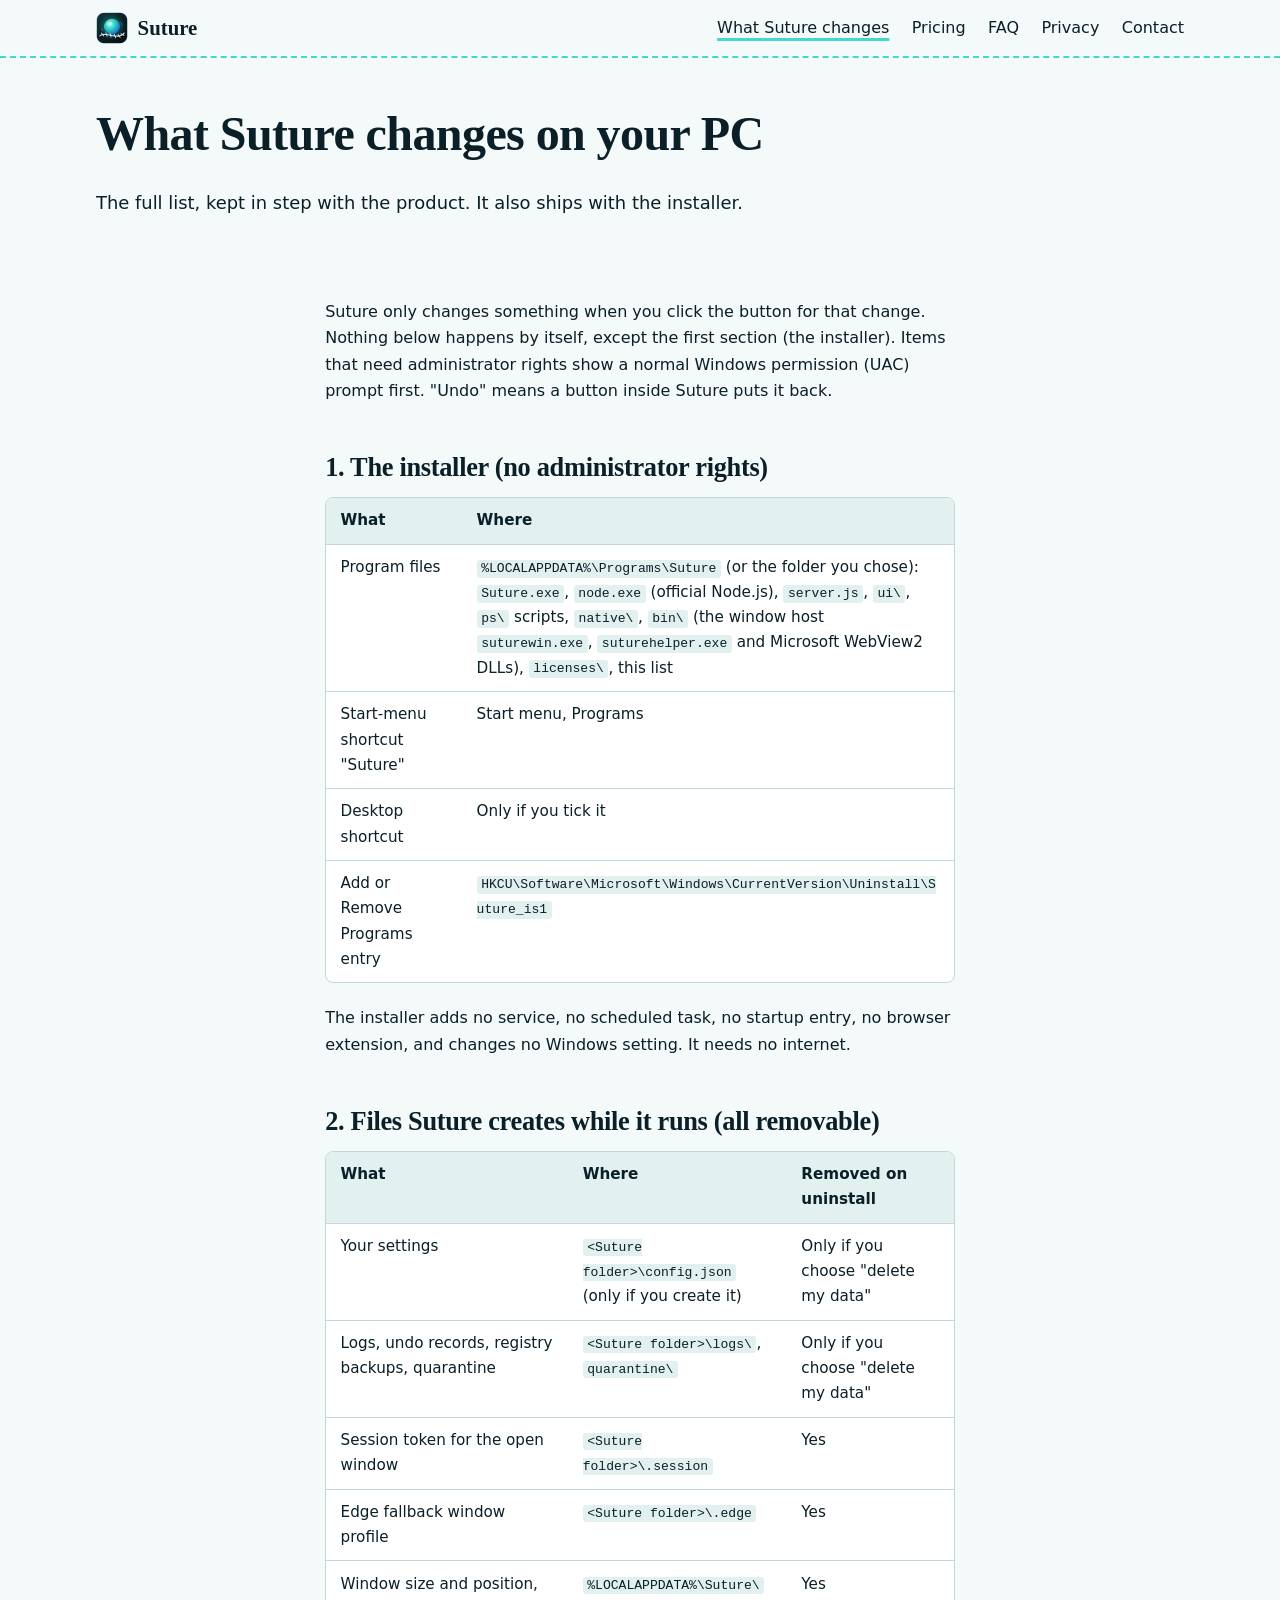
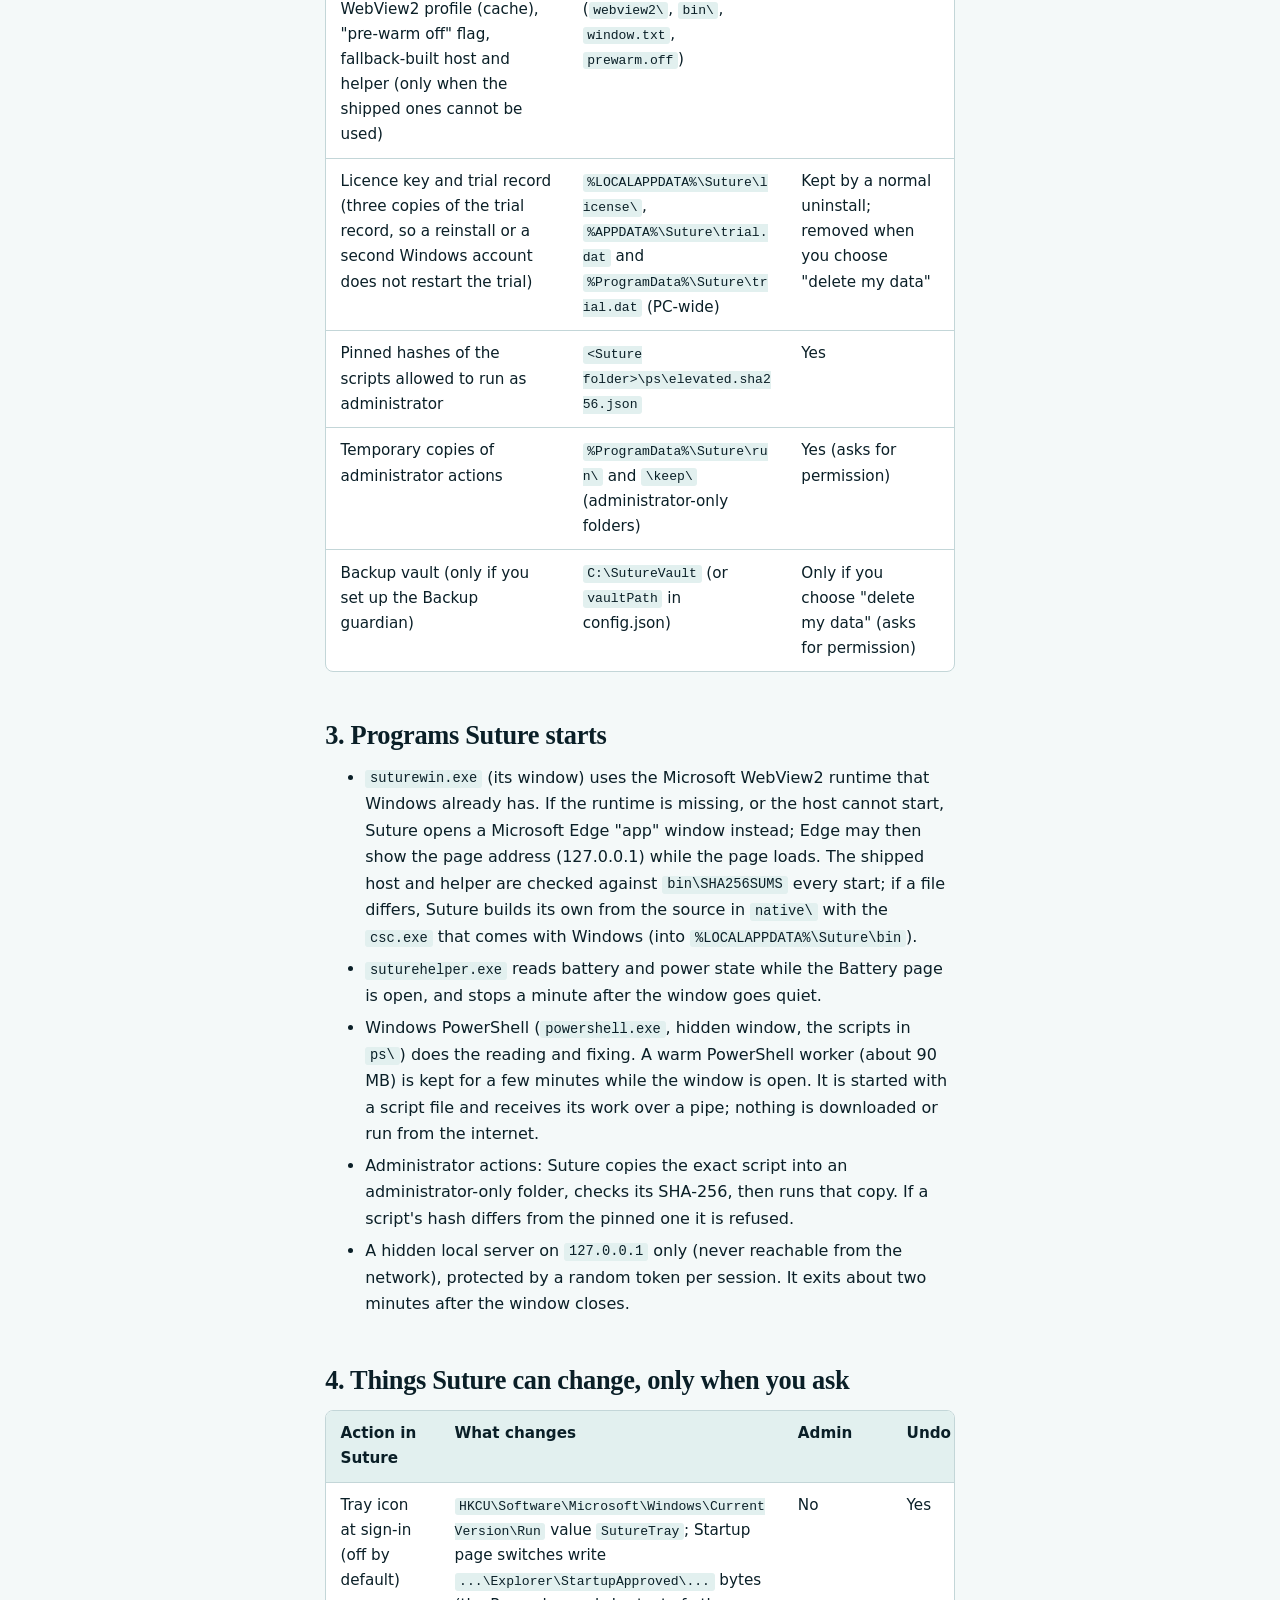
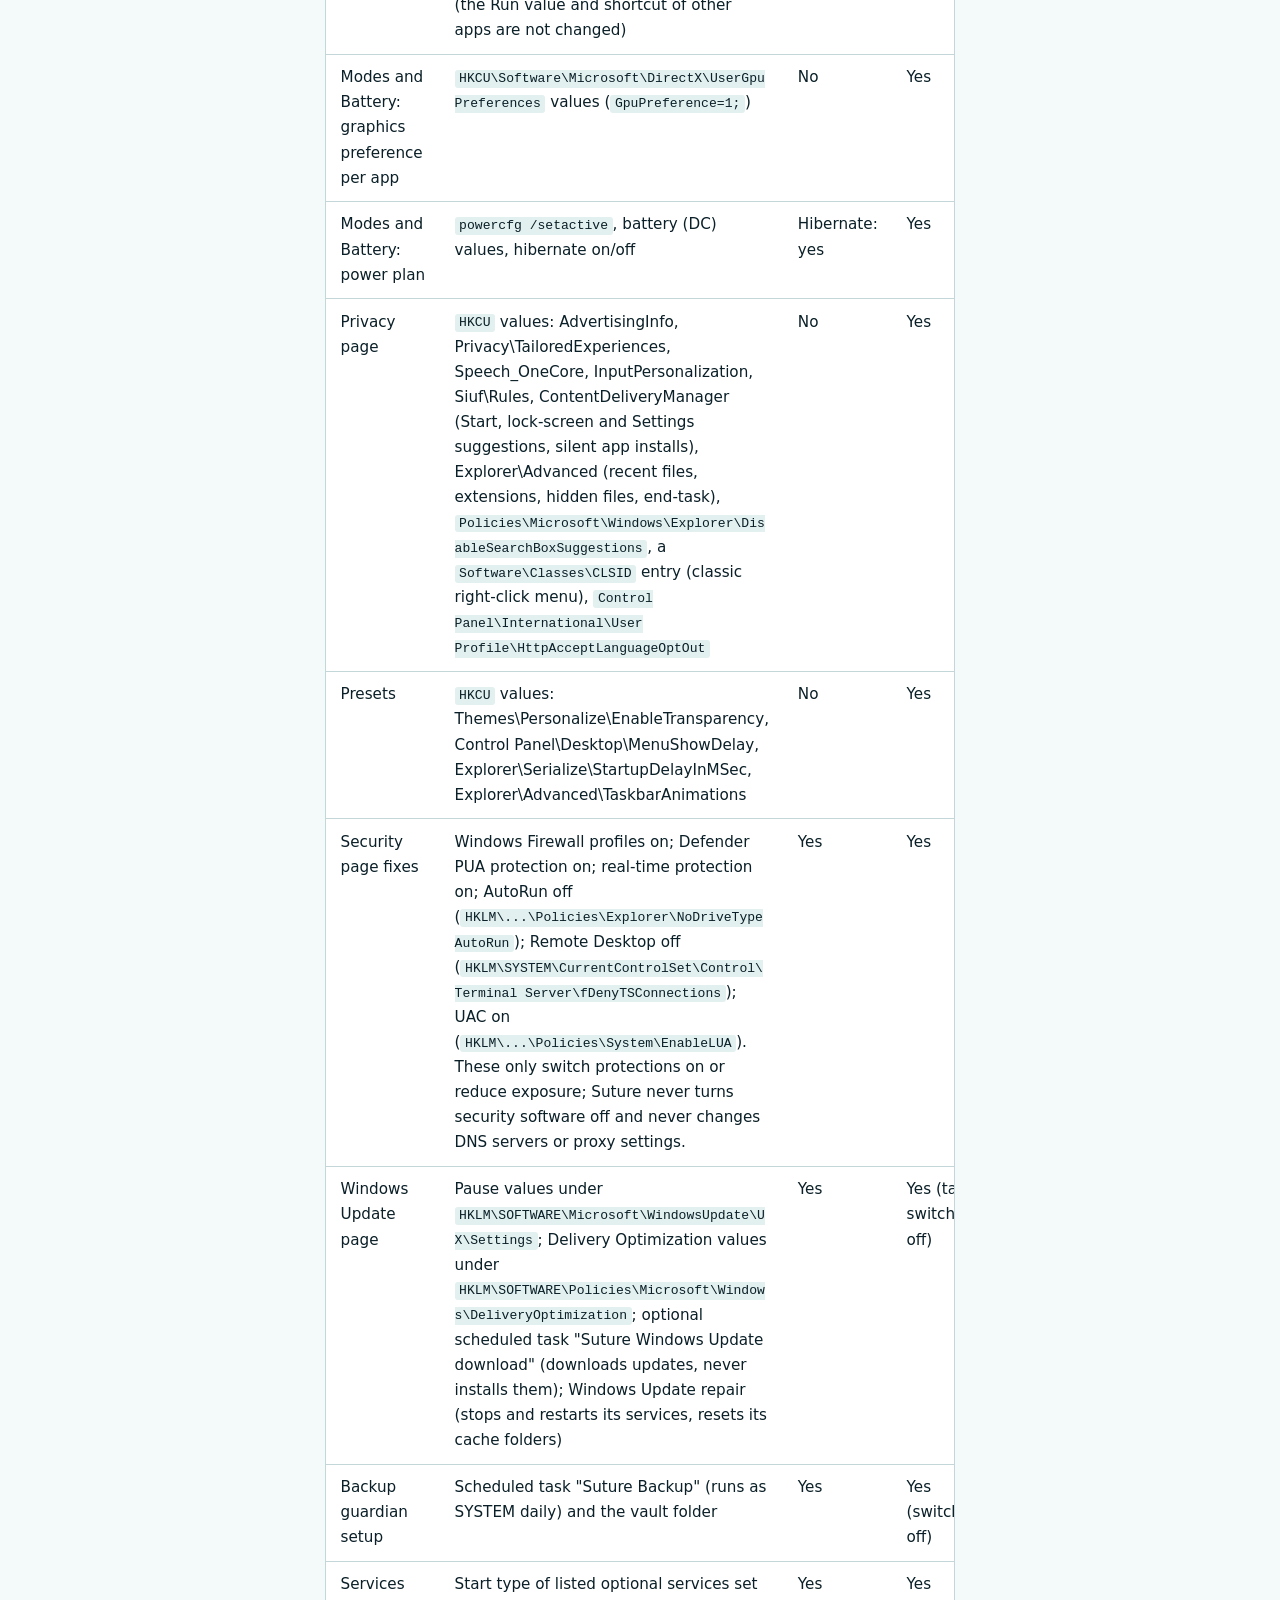
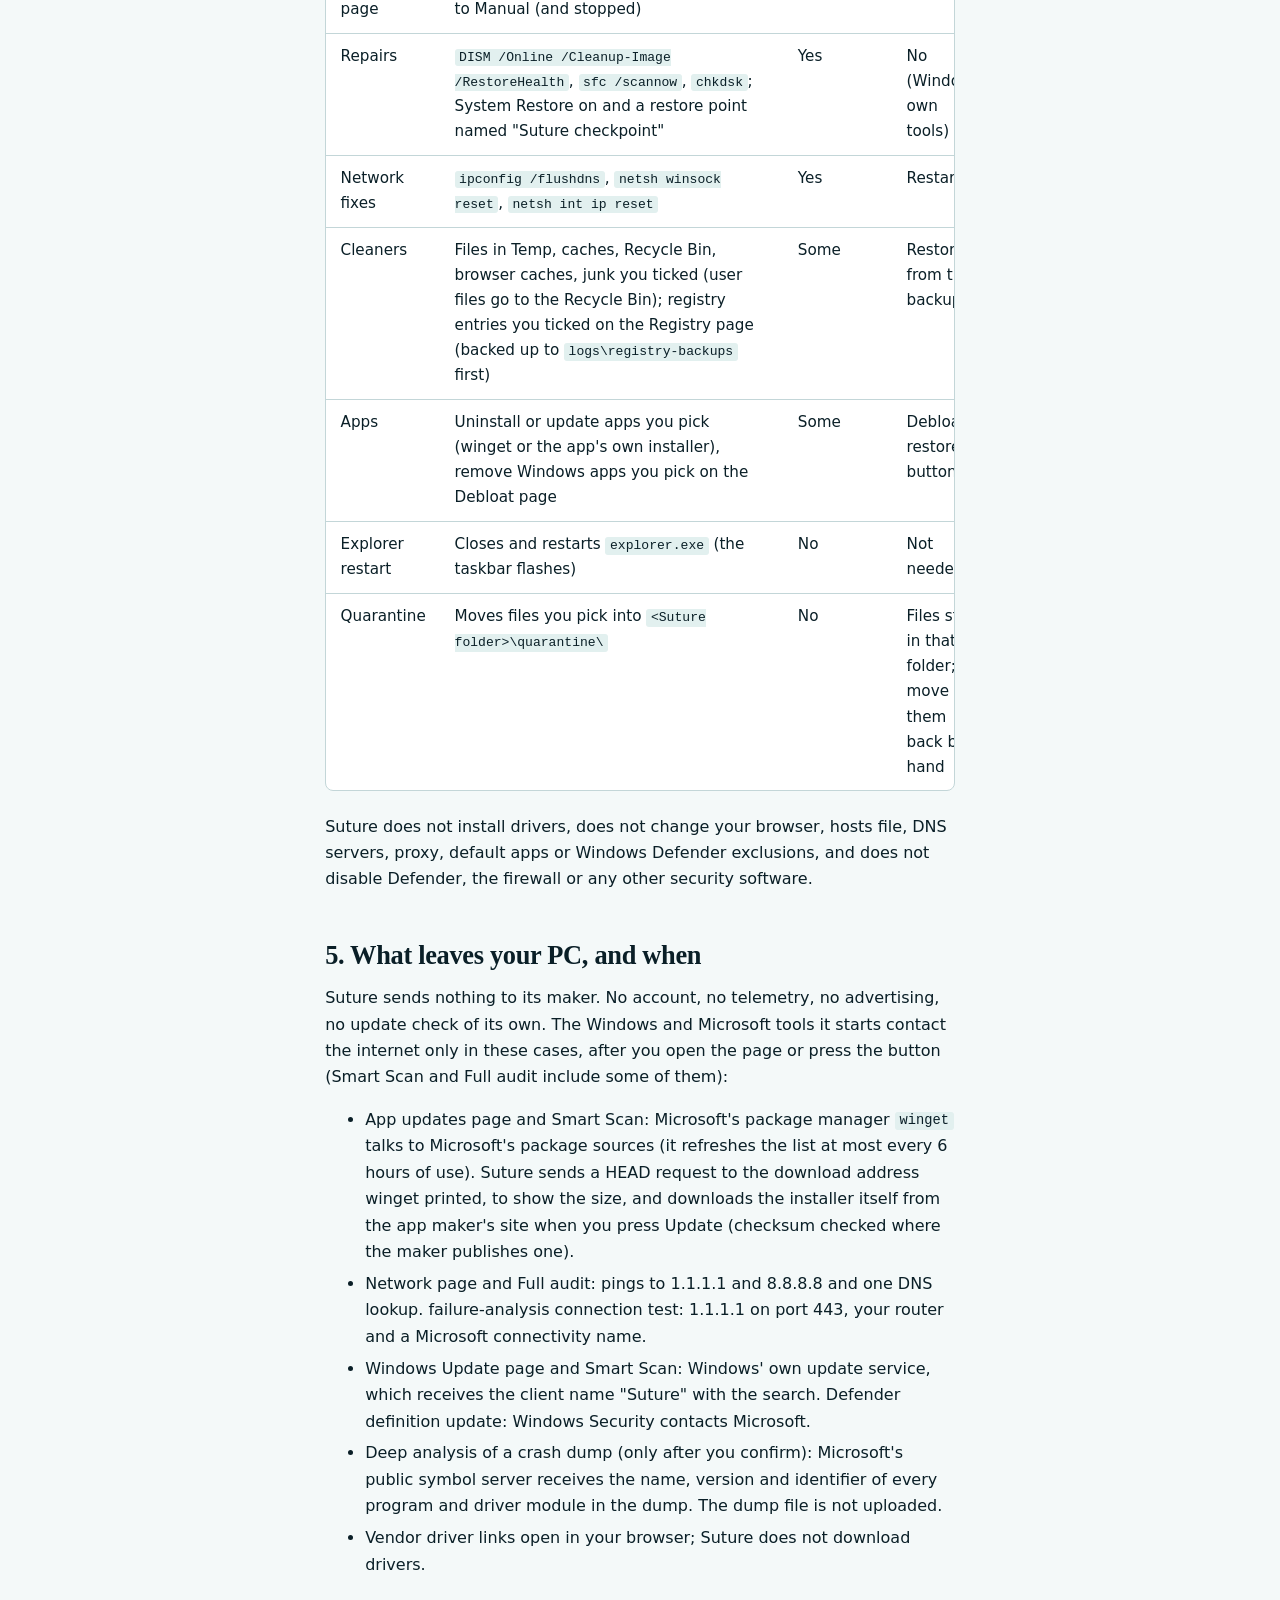
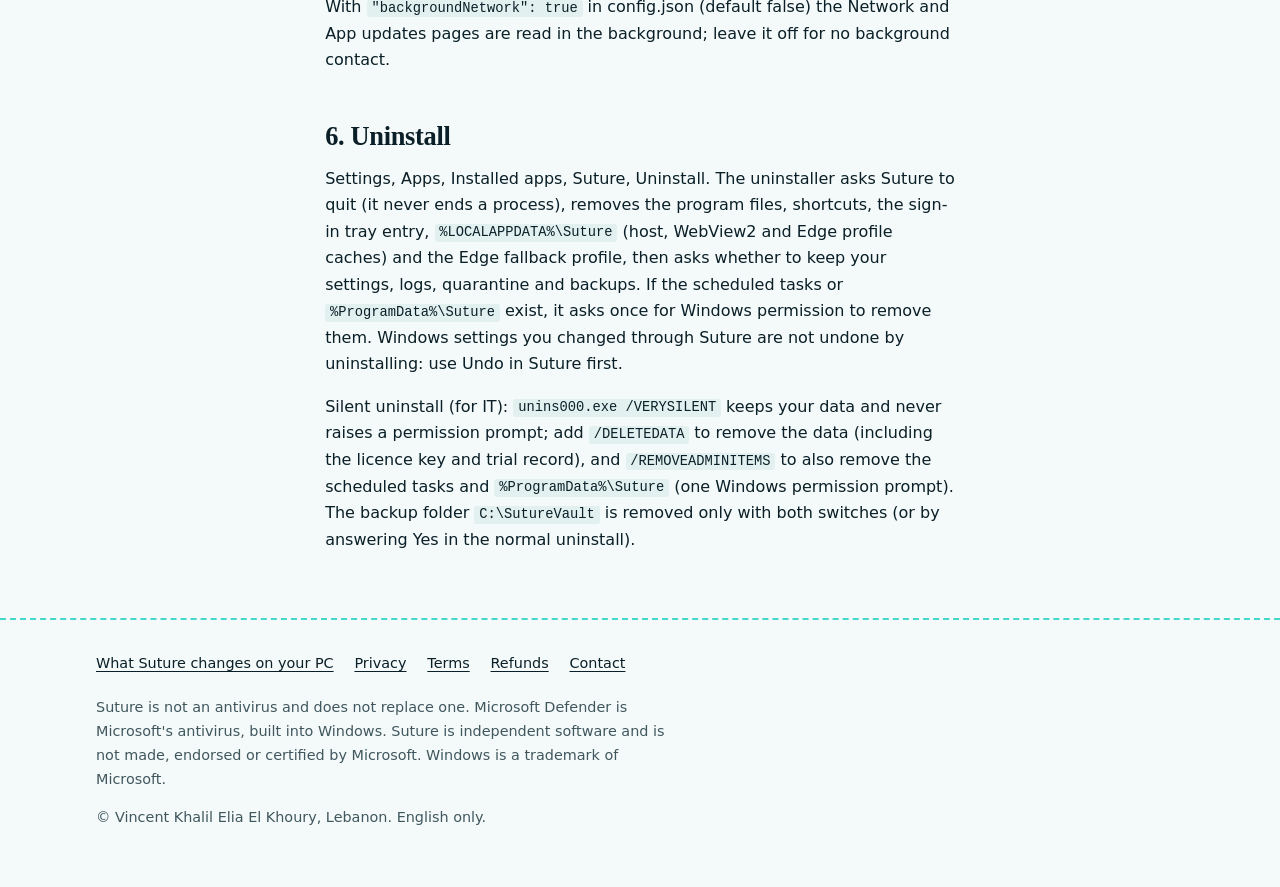
==== changes.html @ 00edf929 "Add files via upload" ====
<!doctype html>
<html lang="en">
<head>
<meta charset="utf-8">
<meta name="viewport" content="width=device-width,initial-scale=1">
<title>What Suture changes on your PC | Suture</title>
<meta name="description" content="The full list of what the Suture installer and Suture itself change on a Windows PC, when, and how to undo each change.">
<meta name="color-scheme" content="light dark">
<meta name="theme-color" content="#0a1f27">
<meta property="og:type" content="website">
<meta property="og:site_name" content="Suture">
<meta property="og:title" content="What Suture changes on your PC | Suture">
<meta property="og:description" content="The full list of what the Suture installer and Suture itself change on a Windows PC, when, and how to undo each change.">
<meta property="og:image" content="https://suture-app.github.io/suture/suture-256.png">
<meta name="twitter:card" content="summary">
<link rel="icon" href="favicon.svg" type="image/svg+xml">
<link rel="icon" href="suture-256.png" type="image/png" sizes="256x256">
<link rel="apple-touch-icon" href="suture-256.png">
<link rel="stylesheet" href="style.css">
</head>
<body>
<a class="skip" href="#main">Skip to content</a>
<header class="site"><div class="wrap">
<a class="brand" href="index.html"><img src="suture-256.png" width="32" height="32" alt="">Suture</a>
<nav class="d" aria-label="Main"><ul><li><a href="changes.html" aria-current="page">What Suture changes</a></li><li><a href="index.html#pricing">Pricing</a></li><li><a href="index.html#faq">FAQ</a></li><li><a href="privacy.html">Privacy</a></li><li><a href="contact.html">Contact</a></li></ul></nav>
<details class="m"><summary>Menu</summary><nav aria-label="Main (menu)"><ul><li><a href="changes.html" aria-current="page">What Suture changes</a></li><li><a href="index.html#pricing">Pricing</a></li><li><a href="index.html#faq">FAQ</a></li><li><a href="privacy.html">Privacy</a></li><li><a href="contact.html">Contact</a></li></ul></nav></details>
</div></header>
<main id="main" class="doc">
<div class="wrap"><div class="page-head"><h1>What Suture changes on your PC</h1><p class="lede prose">The full list, kept in step with the product. It also ships with the installer.</p></div></div><div class="wrap prose"><p>Suture only changes something when you click the button for that change. Nothing below happens by itself, except the first section (the installer). Items that need administrator rights show a normal Windows permission (UAC) prompt first. "Undo" means a button inside Suture puts it back.</p><h2>1. The installer (no administrator rights)</h2><div class="tablewrap"><table class="stack"><thead><tr><th scope="col">What</th><th scope="col">Where</th></tr></thead><tbody><tr><td data-label="What">Program files</td><td data-label="Where"><code>%LOCALAPPDATA%\Programs\Suture</code> (or the folder you chose): <code>Suture.exe</code>, <code>node.exe</code> (official Node.js), <code>server.js</code>, <code>ui\</code>, <code>ps\</code> scripts, <code>native\</code>, <code>bin\</code> (the window host <code>suturewin.exe</code>, <code>suturehelper.exe</code> and Microsoft WebView2 DLLs), <code>licenses\</code>, this list</td></tr><tr><td data-label="What">Start-menu shortcut "Suture"</td><td data-label="Where">Start menu, Programs</td></tr><tr><td data-label="What">Desktop shortcut</td><td data-label="Where">Only if you tick it</td></tr><tr><td data-label="What">Add or Remove Programs entry</td><td data-label="Where"><code>HKCU\Software\Microsoft\Windows\CurrentVersion\Uninstall\Suture_is1</code></td></tr></tbody></table></div><p>The installer adds no service, no scheduled task, no startup entry, no browser extension, and changes no Windows setting. It needs no internet.</p><h2>2. Files Suture creates while it runs (all removable)</h2><div class="tablewrap"><table class="stack"><thead><tr><th scope="col">What</th><th scope="col">Where</th><th scope="col">Removed on uninstall</th></tr></thead><tbody><tr><td data-label="What">Your settings</td><td data-label="Where"><code>&lt;Suture folder&gt;\config.json</code> (only if you create it)</td><td data-label="Removed on uninstall">Only if you choose "delete my data"</td></tr><tr><td data-label="What">Logs, undo records, registry backups, quarantine</td><td data-label="Where"><code>&lt;Suture folder&gt;\logs\</code>, <code>quarantine\</code></td><td data-label="Removed on uninstall">Only if you choose "delete my data"</td></tr><tr><td data-label="What">Session token for the open window</td><td data-label="Where"><code>&lt;Suture folder&gt;\.session</code></td><td data-label="Removed on uninstall">Yes</td></tr><tr><td data-label="What">Edge fallback window profile</td><td data-label="Where"><code>&lt;Suture folder&gt;\.edge</code></td><td data-label="Removed on uninstall">Yes</td></tr><tr><td data-label="What">Window size and position, WebView2 profile (cache), "pre-warm off" flag, fallback-built host and helper (only when the shipped ones cannot be used)</td><td data-label="Where"><code>%LOCALAPPDATA%\Suture\</code> (<code>webview2\</code>, <code>bin\</code>, <code>window.txt</code>, <code>prewarm.off</code>)</td><td data-label="Removed on uninstall">Yes</td></tr><tr><td data-label="What">Licence key and trial record (three copies of the trial record, so a reinstall or a second Windows account does not restart the trial)</td><td data-label="Where"><code>%LOCALAPPDATA%\Suture\license\</code>, <code>%APPDATA%\Suture\trial.dat</code> and <code>%ProgramData%\Suture\trial.dat</code> (PC-wide)</td><td data-label="Removed on uninstall">Kept by a normal uninstall; removed when you choose "delete my data"</td></tr><tr><td data-label="What">Pinned hashes of the scripts allowed to run as administrator</td><td data-label="Where"><code>&lt;Suture folder&gt;\ps\elevated.sha256.json</code></td><td data-label="Removed on uninstall">Yes</td></tr><tr><td data-label="What">Temporary copies of administrator actions</td><td data-label="Where"><code>%ProgramData%\Suture\run\</code> and <code>\keep\</code> (administrator-only folders)</td><td data-label="Removed on uninstall">Yes (asks for permission)</td></tr><tr><td data-label="What">Backup vault (only if you set up the Backup guardian)</td><td data-label="Where"><code>C:\SutureVault</code> (or <code>vaultPath</code> in config.json)</td><td data-label="Removed on uninstall">Only if you choose "delete my data" (asks for permission)</td></tr></tbody></table></div><h2>3. Programs Suture starts</h2><ul><li><code>suturewin.exe</code> (its window) uses the Microsoft WebView2 runtime that Windows already has. If the runtime is missing, or the host cannot start, Suture opens a Microsoft Edge "app" window instead; Edge may then show the page address (127.0.0.1) while the page loads. The shipped host and helper are checked against <code>bin\SHA256SUMS</code> every start; if a file differs, Suture builds its own from the source in <code>native\</code> with the <code>csc.exe</code> that comes with Windows (into <code>%LOCALAPPDATA%\Suture\bin</code>).</li><li><code>suturehelper.exe</code> reads battery and power state while the Battery page is open, and stops a minute after the window goes quiet.</li><li>Windows PowerShell (<code>powershell.exe</code>, hidden window, the scripts in <code>ps\</code>) does the reading and fixing. A warm PowerShell worker (about 90 MB) is kept for a few minutes while the window is open. It is started with a script file and receives its work over a pipe; nothing is downloaded or run from the internet.</li><li>Administrator actions: Suture copies the exact script into an administrator-only folder, checks its SHA-256, then runs that copy. If a script's hash differs from the pinned one it is refused.</li><li>A hidden local server on <code>127.0.0.1</code> only (never reachable from the network), protected by a random token per session. It exits about two minutes after the window closes.</li></ul><h2>4. Things Suture can change, only when you ask</h2><div class="tablewrap"><table class="stack"><thead><tr><th scope="col">Action in Suture</th><th scope="col">What changes</th><th scope="col">Admin</th><th scope="col">Undo</th></tr></thead><tbody><tr><td data-label="Action in Suture">Tray icon at sign-in (off by default)</td><td data-label="What changes"><code>HKCU\Software\Microsoft\Windows\CurrentVersion\Run</code> value <code>SutureTray</code>; Startup page switches write <code>...\Explorer\StartupApproved\...</code> bytes (the Run value and shortcut of other apps are not changed)</td><td data-label="Admin">No</td><td data-label="Undo">Yes</td></tr><tr><td data-label="Action in Suture">Modes and Battery: graphics preference per app</td><td data-label="What changes"><code>HKCU\Software\Microsoft\DirectX\UserGpuPreferences</code> values (<code>GpuPreference=1;</code>)</td><td data-label="Admin">No</td><td data-label="Undo">Yes</td></tr><tr><td data-label="Action in Suture">Modes and Battery: power plan</td><td data-label="What changes"><code>powercfg /setactive</code>, battery (DC) values, hibernate on/off</td><td data-label="Admin">Hibernate: yes</td><td data-label="Undo">Yes</td></tr><tr><td data-label="Action in Suture">Privacy page</td><td data-label="What changes"><code>HKCU</code> values: AdvertisingInfo, Privacy\TailoredExperiences, Speech_OneCore, InputPersonalization, Siuf\Rules, ContentDeliveryManager (Start, lock-screen and Settings suggestions, silent app installs), Explorer\Advanced (recent files, extensions, hidden files, end-task), <code>Policies\Microsoft\Windows\Explorer\DisableSearchBoxSuggestions</code>, a <code>Software\Classes\CLSID</code> entry (classic right-click menu), <code>Control Panel\International\User Profile\HttpAcceptLanguageOptOut</code></td><td data-label="Admin">No</td><td data-label="Undo">Yes</td></tr><tr><td data-label="Action in Suture">Presets</td><td data-label="What changes"><code>HKCU</code> values: Themes\Personalize\EnableTransparency, Control Panel\Desktop\MenuShowDelay, Explorer\Serialize\StartupDelayInMSec, Explorer\Advanced\TaskbarAnimations</td><td data-label="Admin">No</td><td data-label="Undo">Yes</td></tr><tr><td data-label="Action in Suture">Security page fixes</td><td data-label="What changes">Windows Firewall profiles on; Defender PUA protection on; real-time protection on; AutoRun off (<code>HKLM\...\Policies\Explorer\NoDriveTypeAutoRun</code>); Remote Desktop off (<code>HKLM\SYSTEM\CurrentControlSet\Control\Terminal Server\fDenyTSConnections</code>); UAC on (<code>HKLM\...\Policies\System\EnableLUA</code>). These only switch protections on or reduce exposure; Suture never turns security software off and never changes DNS servers or proxy settings.</td><td data-label="Admin">Yes</td><td data-label="Undo">Yes</td></tr><tr><td data-label="Action in Suture">Windows Update page</td><td data-label="What changes">Pause values under <code>HKLM\SOFTWARE\Microsoft\WindowsUpdate\UX\Settings</code>; Delivery Optimization values under <code>HKLM\SOFTWARE\Policies\Microsoft\Windows\DeliveryOptimization</code>; optional scheduled task "Suture Windows Update download" (downloads updates, never installs them); Windows Update repair (stops and restarts its services, resets its cache folders)</td><td data-label="Admin">Yes</td><td data-label="Undo">Yes (task: switch it off)</td></tr><tr><td data-label="Action in Suture">Backup guardian setup</td><td data-label="What changes">Scheduled task "Suture Backup" (runs as SYSTEM daily) and the vault folder</td><td data-label="Admin">Yes</td><td data-label="Undo">Yes (switch off)</td></tr><tr><td data-label="Action in Suture">Services page</td><td data-label="What changes">Start type of listed optional services set to Manual (and stopped)</td><td data-label="Admin">Yes</td><td data-label="Undo">Yes</td></tr><tr><td data-label="Action in Suture">Repairs</td><td data-label="What changes"><code>DISM /Online /Cleanup-Image /RestoreHealth</code>, <code>sfc /scannow</code>, <code>chkdsk</code>; System Restore on and a restore point named "Suture checkpoint"</td><td data-label="Admin">Yes</td><td data-label="Undo">No (Windows' own tools)</td></tr><tr><td data-label="Action in Suture">Network fixes</td><td data-label="What changes"><code>ipconfig /flushdns</code>, <code>netsh winsock reset</code>, <code>netsh int ip reset</code></td><td data-label="Admin">Yes</td><td data-label="Undo">Restart</td></tr><tr><td data-label="Action in Suture">Cleaners</td><td data-label="What changes">Files in Temp, caches, Recycle Bin, browser caches, junk you ticked (user files go to the Recycle Bin); registry entries you ticked on the Registry page (backed up to <code>logs\registry-backups</code> first)</td><td data-label="Admin">Some</td><td data-label="Undo">Restore from the backup</td></tr><tr><td data-label="Action in Suture">Apps</td><td data-label="What changes">Uninstall or update apps you pick (winget or the app's own installer), remove Windows apps you pick on the Debloat page</td><td data-label="Admin">Some</td><td data-label="Undo">Debloat: restore button</td></tr><tr><td data-label="Action in Suture">Explorer restart</td><td data-label="What changes">Closes and restarts <code>explorer.exe</code> (the taskbar flashes)</td><td data-label="Admin">No</td><td data-label="Undo">Not needed</td></tr><tr><td data-label="Action in Suture">Quarantine</td><td data-label="What changes">Moves files you pick into <code>&lt;Suture folder&gt;\quarantine\</code></td><td data-label="Admin">No</td><td data-label="Undo">Files stay in that folder; move them back by hand</td></tr></tbody></table></div><p>Suture does not install drivers, does not change your browser, hosts file, DNS servers, proxy, default apps or Windows Defender exclusions, and does not disable Defender, the firewall or any other security software.</p><h2>5. What leaves your PC, and when</h2><p>Suture sends nothing to its maker. No account, no telemetry, no advertising, no update check of its own. The Windows and Microsoft tools it starts contact the internet only in these cases, after you open the page or press the button (Smart Scan and Full audit include some of them):</p><ul><li>App updates page and Smart Scan: Microsoft's package manager <code>winget</code> talks to Microsoft's package sources (it refreshes the list at most every 6 hours of use). Suture sends a HEAD request to the download address winget printed, to show the size, and downloads the installer itself from the app maker's site when you press Update (checksum checked where the maker publishes one).</li><li>Network page and Full audit: pings to 1.1.1.1 and 8.8.8.8 and one DNS lookup. failure-analysis connection test: 1.1.1.1 on port 443, your router and a Microsoft connectivity name.</li><li>Windows Update page and Smart Scan: Windows' own update service, which receives the client name "Suture" with the search. Defender definition update: Windows Security contacts Microsoft.</li><li>Deep analysis of a crash dump (only after you confirm): Microsoft's public symbol server receives the name, version and identifier of every program and driver module in the dump. The dump file is not uploaded.</li><li>Vendor driver links open in your browser; Suture does not download drivers.</li></ul><p>With <code>"backgroundNetwork": true</code> in config.json (default false) the Network and App updates pages are read in the background; leave it off for no background contact.</p><h2>6. Uninstall</h2><p>Settings, Apps, Installed apps, Suture, Uninstall. The uninstaller asks Suture to quit (it never ends a process), removes the program files, shortcuts, the sign-in tray entry, <code>%LOCALAPPDATA%\Suture</code> (host, WebView2 and Edge profile caches) and the Edge fallback profile, then asks whether to keep your settings, logs, quarantine and backups. If the scheduled tasks or <code>%ProgramData%\Suture</code> exist, it asks once for Windows permission to remove them. Windows settings you changed through Suture are not undone by uninstalling: use Undo in Suture first.</p><p>Silent uninstall (for IT): <code>unins000.exe /VERYSILENT</code> keeps your data and never raises a permission prompt; add <code>/DELETEDATA</code> to remove the data (including the licence key and trial record), and <code>/REMOVEADMINITEMS</code> to also remove the scheduled tasks and <code>%ProgramData%\Suture</code> (one Windows permission prompt). The backup folder <code>C:\SutureVault</code> is removed only with both switches (or by answering Yes in the normal uninstall).</p></div>
</main>
<footer class="site"><div class="wrap">
<ul>
<li><a href="changes.html">What Suture changes on your PC</a></li>
<li><a href="privacy.html">Privacy</a></li>
<li><a href="terms.html">Terms</a></li>
<li><a href="refund.html">Refunds</a></li>
<li><a href="contact.html">Contact</a></li>
</ul>
<p>Suture is not an antivirus and does not replace one. Microsoft Defender is Microsoft's antivirus, built into Windows. Suture is independent software and is not made, endorsed or certified by Microsoft. Windows is a trademark of Microsoft.</p>
<p>&copy; Vincent Khalil Elia El Khoury, Lebanon. English only.</p>
</div></footer>
</body>
</html>
---- style.css ----
/* Suture site. System fonts only, no external resources. */
:root{
  --bg:#f4f9f9; --surface:#fff; --ink:#0a1f27; --muted:#40575e; --line:#c3d6d8;
  --accent:#0b6f6a; --btn:#45d6cd; --btn-ink:#0a1f27; --soft:#e2f0ef; --focus:#0a1f27;
  --deep:#0a1f27; --deep2:#12363f; --teal:#45d6cd;
  --serif:"Iowan Old Style","Palatino Linotype",Palatino,"Book Antiqua",Georgia,serif;
  --sans:system-ui,-apple-system,"Segoe UI",Roboto,"Helvetica Neue",Arial,sans-serif;
  --mono:ui-monospace,"Cascadia Mono",Consolas,Menlo,monospace;
  --hh:3.5rem;
}
@media (prefers-color-scheme:dark){
  :root{--bg:#081a21;--surface:#12363f;--ink:#eef8f8;--muted:#a9c3c7;--line:#2a525c;--accent:#45d6cd;--soft:#0e2c35;--focus:#45d6cd}
}
*{box-sizing:border-box}
html{-webkit-text-size-adjust:100%;scroll-padding-top:calc(var(--hh) + 1rem)}
body{margin:0;background:var(--bg);color:var(--ink);font:1rem/1.65 var(--sans);overflow-wrap:break-word}
img{max-width:100%;height:auto}
a{color:var(--accent);text-underline-offset:.18em}
a:hover{text-decoration-thickness:2px}
:focus-visible{outline:3px solid var(--focus);outline-offset:3px;border-radius:3px}
.skip{position:absolute;left:16px;top:-80px;background:var(--btn);color:var(--btn-ink);padding:.5rem .9rem;z-index:30;border-radius:4px}
.skip:focus{top:8px}
.wrap{max-width:70rem;margin:0 auto;padding:0 16px}
.prose{max-width:65ch}
h1,h2,h3{font-family:var(--serif);line-height:1.15;font-weight:700;margin:0 0 .55em;letter-spacing:-.012em;text-wrap:balance}
h1{font-size:clamp(2.1rem,7vw,3.9rem)}
h2{font-size:clamp(1.55rem,4.2vw,2.25rem)}
h3{font-size:1.2rem;letter-spacing:0}
p,ul,ol{margin:0 0 1em}
li{margin-bottom:.35em}
code{font-family:var(--mono);font-size:.86em;background:var(--soft);padding:.1em .35em;border-radius:3px;overflow-wrap:anywhere}
pre{background:var(--soft);border:1px solid var(--line);padding:.8rem 1rem;overflow-x:auto;font:.9rem/1.5 var(--mono);border-radius:6px}
pre code{background:none;padding:0}

/* sticky slim header */
header.site{position:sticky;top:0;z-index:20;background:var(--bg);border-bottom:2px dashed var(--teal)}
header.site .wrap{display:flex;align-items:center;gap:1rem;min-height:var(--hh)}
.brand{display:flex;align-items:center;gap:.6rem;font:700 1.3rem var(--serif);color:var(--ink);text-decoration:none;margin-right:auto}
.brand img{width:32px;height:32px;border-radius:7px}
nav.d ul{display:none;list-style:none;margin:0;padding:0;gap:1.4rem}
nav.d li{margin:0}
nav a{color:var(--ink);text-decoration:none;padding:.4rem 0;display:inline-block}
nav a:hover,nav a[aria-current]{text-decoration:underline;text-decoration-color:var(--teal);text-decoration-thickness:3px;text-underline-offset:.3em}
.m{position:relative}
.m summary{list-style:none;cursor:pointer;font-weight:700;border:2px solid var(--line);border-radius:6px;padding:.35rem .8rem;margin:0}
.m summary::-webkit-details-marker{display:none}
.m[open] summary{border-color:var(--teal)}
.m ul{position:absolute;right:0;top:calc(100% + .5rem);min-width:15rem;background:var(--surface);border:1px solid var(--line);border-radius:8px;padding:.4rem 1rem;list-style:none;margin:0;box-shadow:0 8px 24px rgba(0,0,0,.18)}
.m li{margin:0;border-bottom:1px solid var(--line)}
.m li:last-child{border:0}
.m a{display:block;padding:.65rem 0}
@media (min-width:52rem){nav.d ul{display:flex}.m{display:none}}

/* hero */
.hero{background:radial-gradient(70rem 30rem at 85% -10%,#1c5a63 0,transparent 60%),linear-gradient(160deg,var(--deep2),var(--deep));color:#eef8f8;padding:clamp(2rem,6vw,4.5rem) 0 clamp(2.5rem,6vw,4.5rem)}
.hero .grid{display:grid;gap:2.5rem}
@media (min-width:60rem){.hero .grid{grid-template-columns:1fr 1.05fr;align-items:center;gap:3.5rem}}
.hero h1{margin-bottom:.45em}
.mark{width:clamp(52px,14vw,72px);height:auto;aspect-ratio:1;border-radius:16px;margin-bottom:1.3rem;box-shadow:0 0 0 1px rgba(69,214,205,.4),0 10px 30px rgba(0,0,0,.4)}
.hero .lede{font-size:1.15rem;color:#cfe5e6;max-width:36rem}
.hero .small{color:#a9c3c7}
.hero a:not(.btn){color:var(--teal)}

/* buttons */
.actions{display:flex;flex-wrap:wrap;gap:1rem 1.2rem;align-items:flex-start;margin:1.6rem 0 1rem}
.btn{display:inline-block;font:700 1rem var(--sans);padding:.8rem 1.4rem;border-radius:6px;text-decoration:none;border:2px solid var(--btn);background:var(--btn);color:var(--btn-ink);transition:filter .15s,transform .15s}
.btn:hover{filter:brightness(1.08)}
.btn:active{transform:translateY(1px)}
.btn.disabled{background:transparent;color:#c4d9db;border:2px dashed #6a949d;cursor:not-allowed}
.btn.disabled:hover{filter:none}
section .btn.disabled{color:var(--muted);border-color:var(--line)}
.note{display:block;font-size:.85rem;opacity:.85;margin-top:.4rem;max-width:20rem}
.col{display:flex;flex-direction:column}

/* product mock, pure HTML/CSS */
.win{background:#0d2a32;border:1px solid #2f5b66;border-radius:10px;box-shadow:0 24px 60px rgba(0,0,0,.45);overflow:hidden;font-size:.9rem;color:#e6f3f3;text-align:left}
.win .bar{display:flex;align-items:center;gap:.5rem;background:#0a1f27;padding:.5rem .8rem;font-size:.8rem;color:#a9c3c7}
.win .bar i{width:9px;height:9px;border-radius:50%;background:#2f5b66;display:inline-block}
.win .bar b{margin-left:.4rem;color:#e6f3f3}
.win .body{padding:1rem}
.win h2{font:700 1rem var(--sans);margin:0 0 .15rem;letter-spacing:0;color:#fff}
.win .sub{color:#a9c3c7;font-size:.8rem;margin:0 0 .8rem}
.item{display:grid;grid-template-columns:auto 1fr auto;gap:.6rem;align-items:start;padding:.6rem 0;border-top:1px solid #1f4650}
.item .dot{width:10px;height:10px;border-radius:50%;margin-top:.45rem;background:var(--teal)}
.item .dot.n{background:#e9c46a}
.item p{margin:0}
.item p+p{font-size:.8rem;color:#a9c3c7}
.item .how{font-size:.78rem;color:var(--teal);white-space:nowrap}
.panel{margin-top:.8rem;background:#12363f;border:1px solid var(--teal);border-radius:8px;padding:.8rem .9rem}
.panel h3{font:700 .9rem var(--sans);margin:0 0 .4rem;color:#fff;letter-spacing:0}
.panel dl{margin:0 0 .7rem;font-size:.82rem}
.panel dt{color:#a9c3c7;float:left;clear:left;width:5.2rem}
.panel dd{margin:0 0 .15rem 5.4rem}
.fake{display:flex;gap:.5rem}
.fake span{border:1px solid #4b7680;border-radius:5px;padding:.25rem .8rem;font-size:.82rem}
.fake .go{background:var(--teal);border-color:var(--teal);color:#0a1f27;font-weight:700}
.undo{display:flex;justify-content:space-between;align-items:center;gap:.8rem;background:#06151a;margin-top:.8rem;border-radius:6px;padding:.5rem .8rem;font-size:.82rem}
.undo b{color:var(--teal);border:1px solid var(--teal);border-radius:5px;padding:.1rem .7rem}
.caption{font-size:.8rem;color:#a9c3c7;margin:.7rem 0 0}

/* sections: a dashed thread between them, like a stitch line */
section{padding:clamp(2.2rem,5vw,3.6rem) 0;border-top:2px dashed var(--line)}
section.first{border-top:0}
.sec-head{max-width:46rem;margin-bottom:1.6rem}
.lede{font-size:1.12rem}
.small{font-size:.9rem;color:var(--muted)}
.three{display:grid;gap:1.8rem}
@media (min-width:50rem){.three{grid-template-columns:repeat(3,1fr);gap:2.2rem}}
.three>div{border-top:4px solid var(--teal);padding-top:.9rem}
.steps{padding-left:1.4rem;max-width:65ch}
.steps li{padding-left:.4rem;margin-bottom:.7em}
.statement{background:var(--surface);border:1px solid var(--line);border-left:6px solid var(--teal);border-radius:8px;padding:1rem 1.2rem;margin:0 0 1rem;max-width:48rem}
.statement p{margin:0}
.draft{background:var(--soft);border:1px dashed var(--accent);border-radius:6px;padding:.55rem .9rem;font-size:.9rem;margin:0 0 1.6rem;max-width:48rem}
.summary{background:var(--surface);border:1px solid var(--line);border-left:6px solid var(--teal);border-radius:8px;padding:1rem 1.2rem;margin:0 0 2rem;max-width:48rem}
.summary h2{font-size:1.2rem}
.summary ul{margin:0;padding-left:1.2rem}
.page-head{padding:clamp(1.8rem,5vw,3rem) 0 1rem}
.page-head h1{font-size:clamp(1.9rem,5.5vw,3rem)}
.page-head+.wrap,main.doc>.wrap{padding-bottom:3rem}
main.doc h2{margin-top:1.8em;font-size:clamp(1.3rem,3.2vw,1.65rem)}
main.doc h2:first-child{margin-top:0}

/* tables: scroll-free; become cards on small screens */
.tablewrap{margin:0 0 1.4rem;border:1px solid var(--line);border-radius:8px;background:var(--surface);overflow:hidden}
table{border-collapse:collapse;width:100%;font-size:.95rem}
th,td{text-align:left;vertical-align:top;padding:.65rem .9rem;border-bottom:1px solid var(--line)}
tr:last-child td{border-bottom:0}
th{background:var(--soft)}
caption{text-align:left;font-weight:700;padding:.7rem .9rem;caption-side:top}
@media (max-width:42rem){
  table.stack,table.stack tbody,table.stack tr,table.stack td{display:block;width:100%}
  table.stack caption{display:block;width:100%}
  table.stack thead{position:absolute;left:-9999px}
  table.stack tr{padding:.5rem 0;border-bottom:3px solid var(--teal)}
  table.stack tr:last-child{border-bottom:0}
  table.stack td{border:0;padding:.3rem .9rem}
  table.stack td::before{content:attr(data-label);display:block;font-size:.75rem;font-weight:700;color:var(--muted)}
  table.stack td:first-child{font-weight:700}
  table.stack td:first-child::before{display:none}
}
.price{display:grid;gap:1.2rem;margin:1rem 0 1.4rem}
@media (min-width:42rem){.price{grid-template-columns:1fr 1fr}}
.plan{background:var(--surface);border:1px solid var(--line);border-top:4px solid var(--teal);border-radius:8px;padding:1.2rem 1.3rem}
.plan h3{margin-bottom:.2rem}
.plan .amt{font:700 2.4rem/1.1 var(--serif);margin:0}
.plan p{margin:.3rem 0}
.facts{padding-left:1.2rem;max-width:65ch}
details.q{border-bottom:1px solid var(--line)}
details.q summary{cursor:pointer;font-weight:700;padding:.85rem 0;list-style-position:outside;margin-left:1.1rem}
details.q[open] summary{color:var(--accent)}
details.q>*:not(summary){max-width:65ch}
.ph{background:var(--soft);padding:0 .25em;border-radius:3px}

footer.site{border-top:2px dashed var(--teal);padding:2rem 0 3rem;font-size:.9rem;color:var(--muted)}
footer.site ul{display:flex;flex-wrap:wrap;gap:.3rem 1.3rem;list-style:none;margin:0 0 1rem;padding:0}
footer.site a{color:var(--ink)}
footer.site p{max-width:65ch}
@media (prefers-reduced-motion:no-preference){html{scroll-behavior:smooth}}
@media (prefers-reduced-motion:reduce){*{transition:none!important}}

/* live scan orb (same orb.js as the app) */
:root{--accent-2:#5eead0;--display:"Segoe UI Variable Display","Segoe UI",system-ui,sans-serif}
.orbdemo{margin:0 0 1rem;text-align:center}
.orbbox{display:flex;flex-direction:column;align-items:center;gap:.25rem}
.orb{display:block;width:260px;height:220px;max-width:100%;pointer-events:none}
.orb-cap{display:grid;gap:2px;min-height:2.6em}
.orb-cap b{font:650 1rem/1.3 var(--display);color:#fff}
.orb-cap span{color:#a9c3c7;font-size:.9rem}
.orb-cap b:empty,.orb-cap span:empty{display:none}
.orbdemo .small{max-width:34ch;margin:.25rem auto 0;color:#a9c3c7}
@media (max-width:640px){.orb{width:200px;height:170px}}
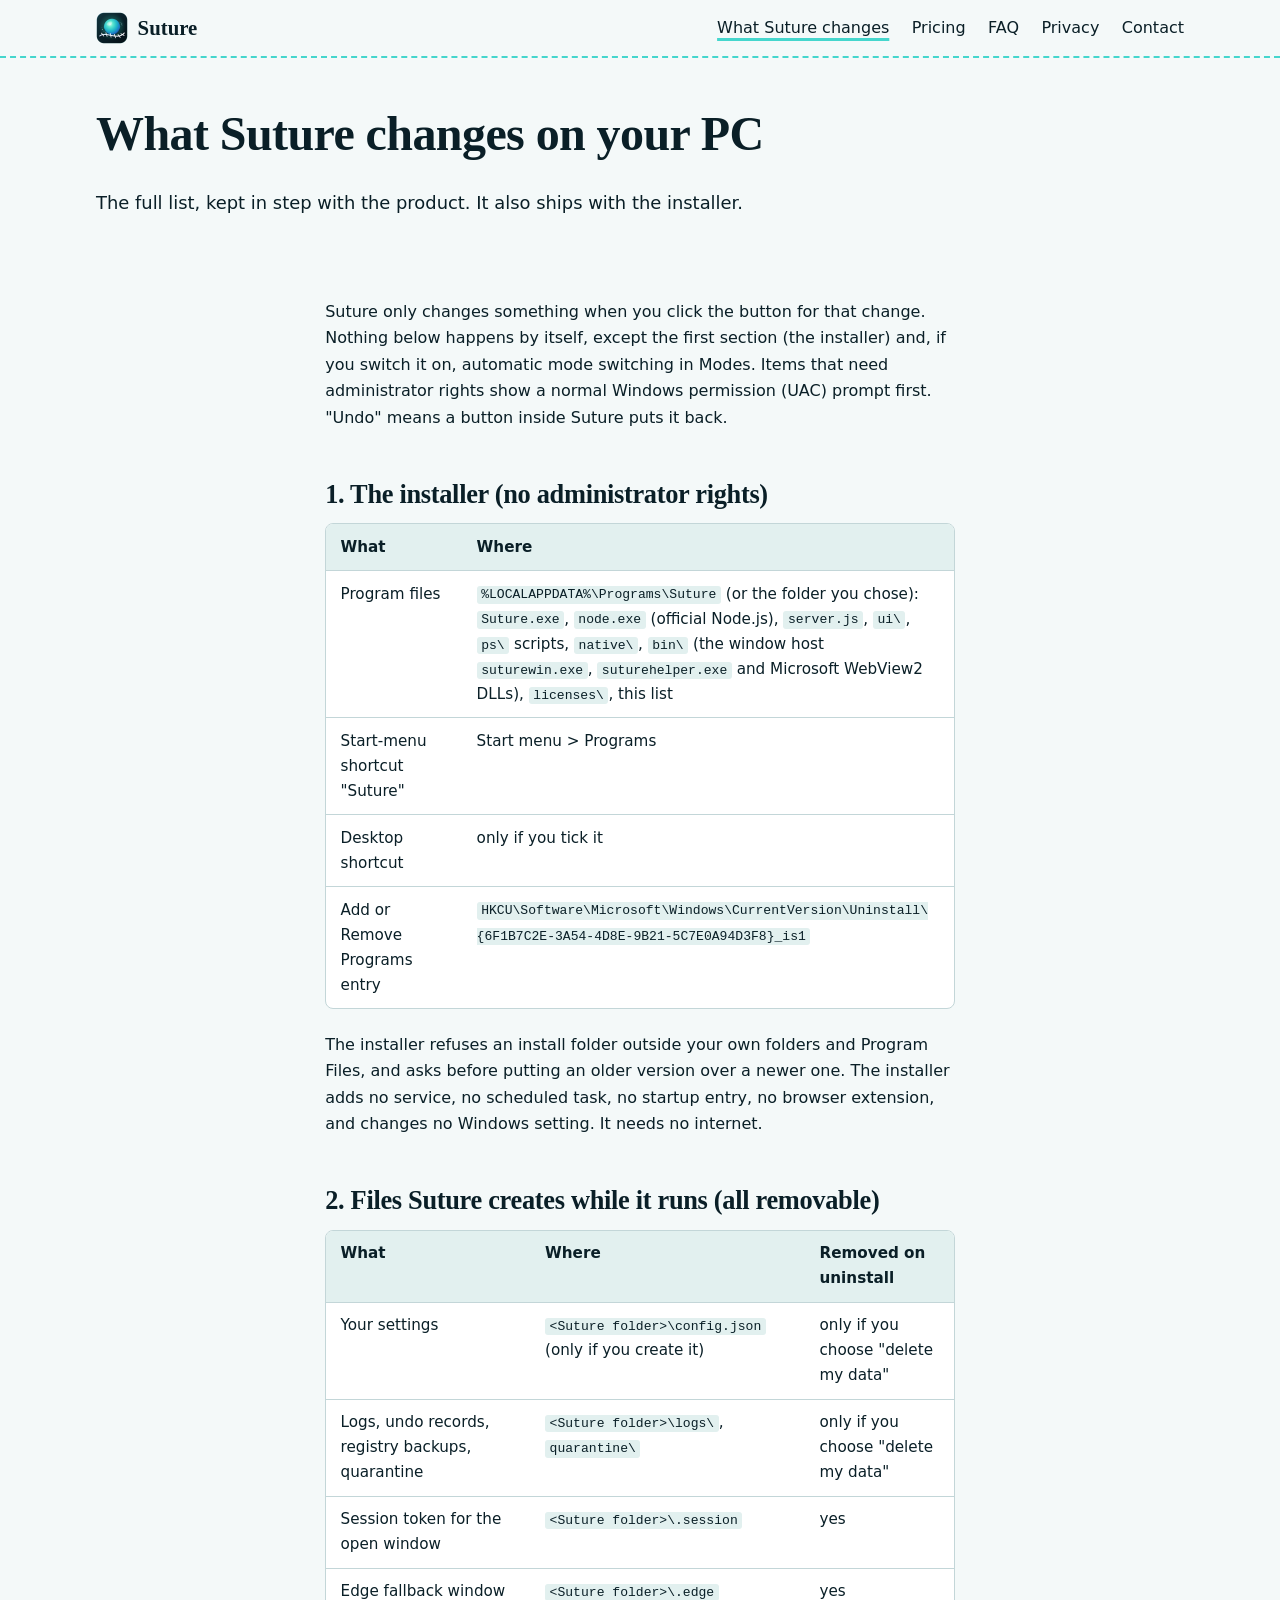
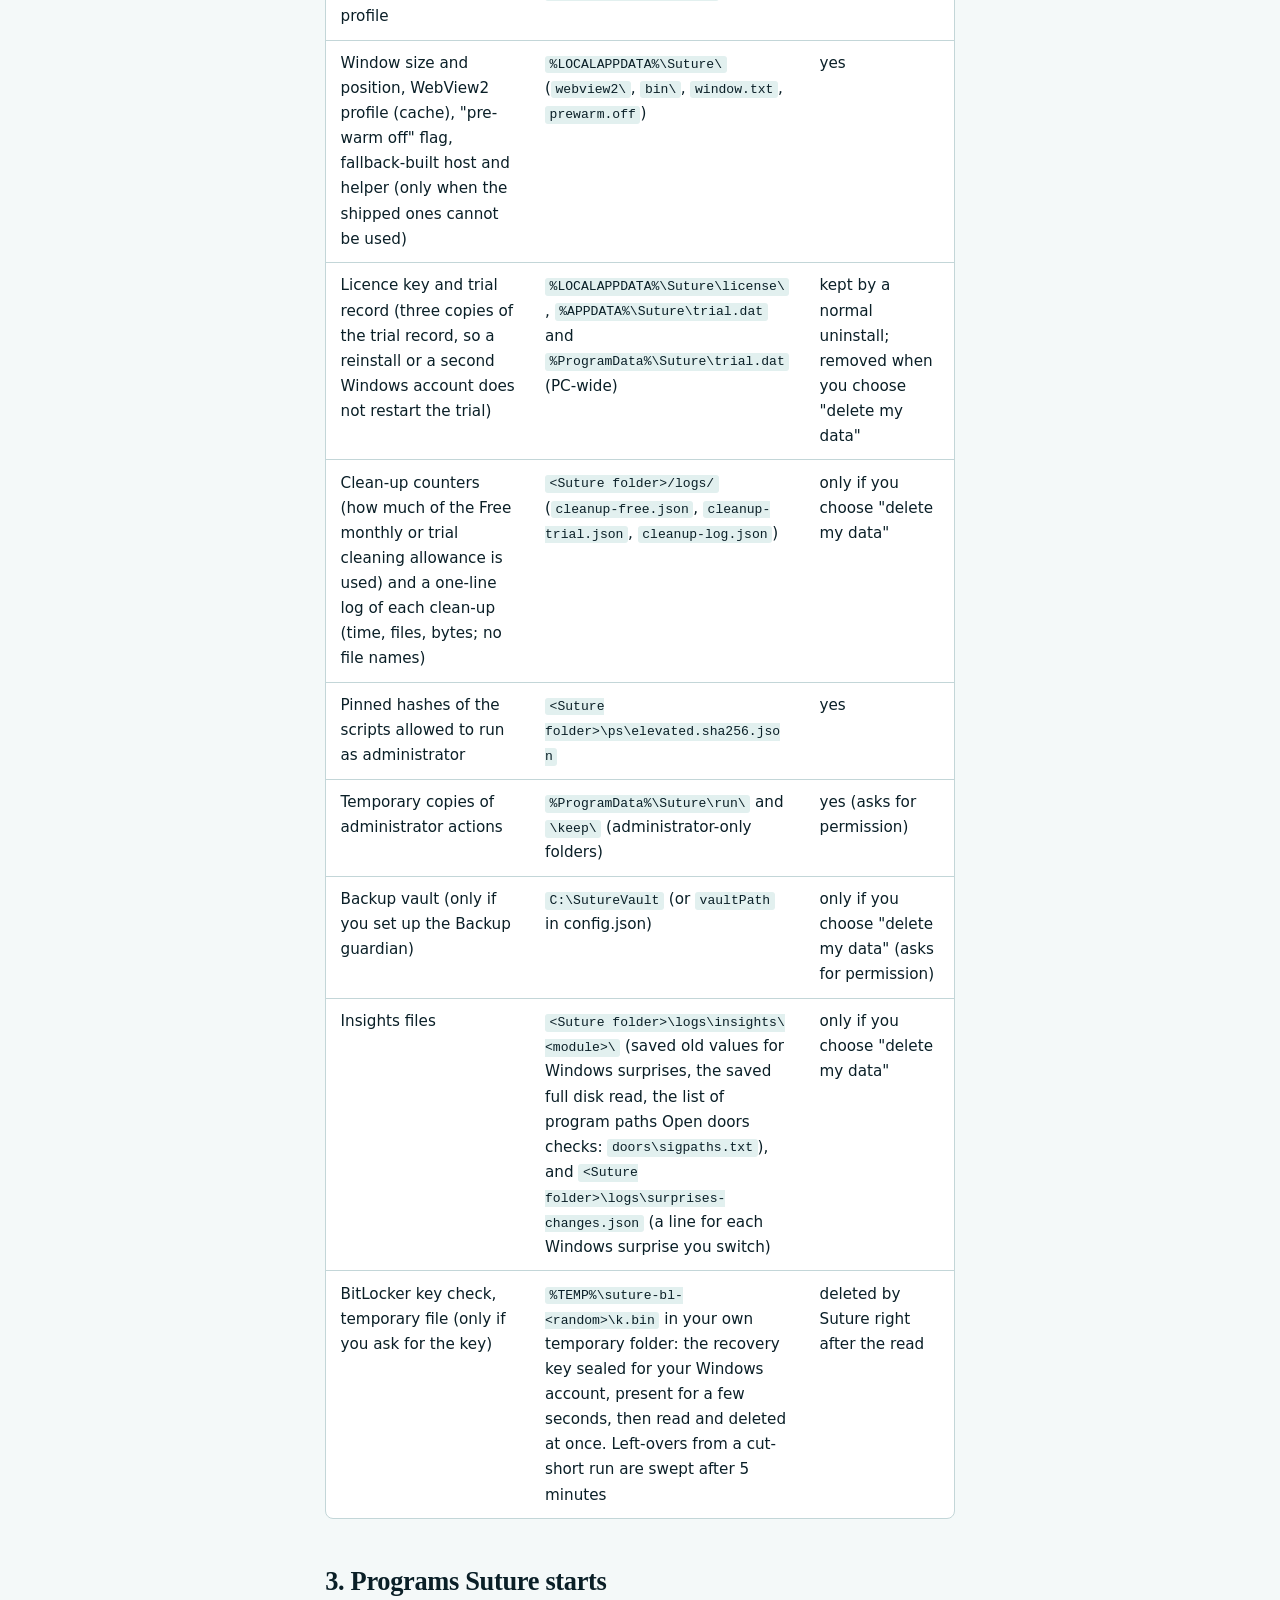
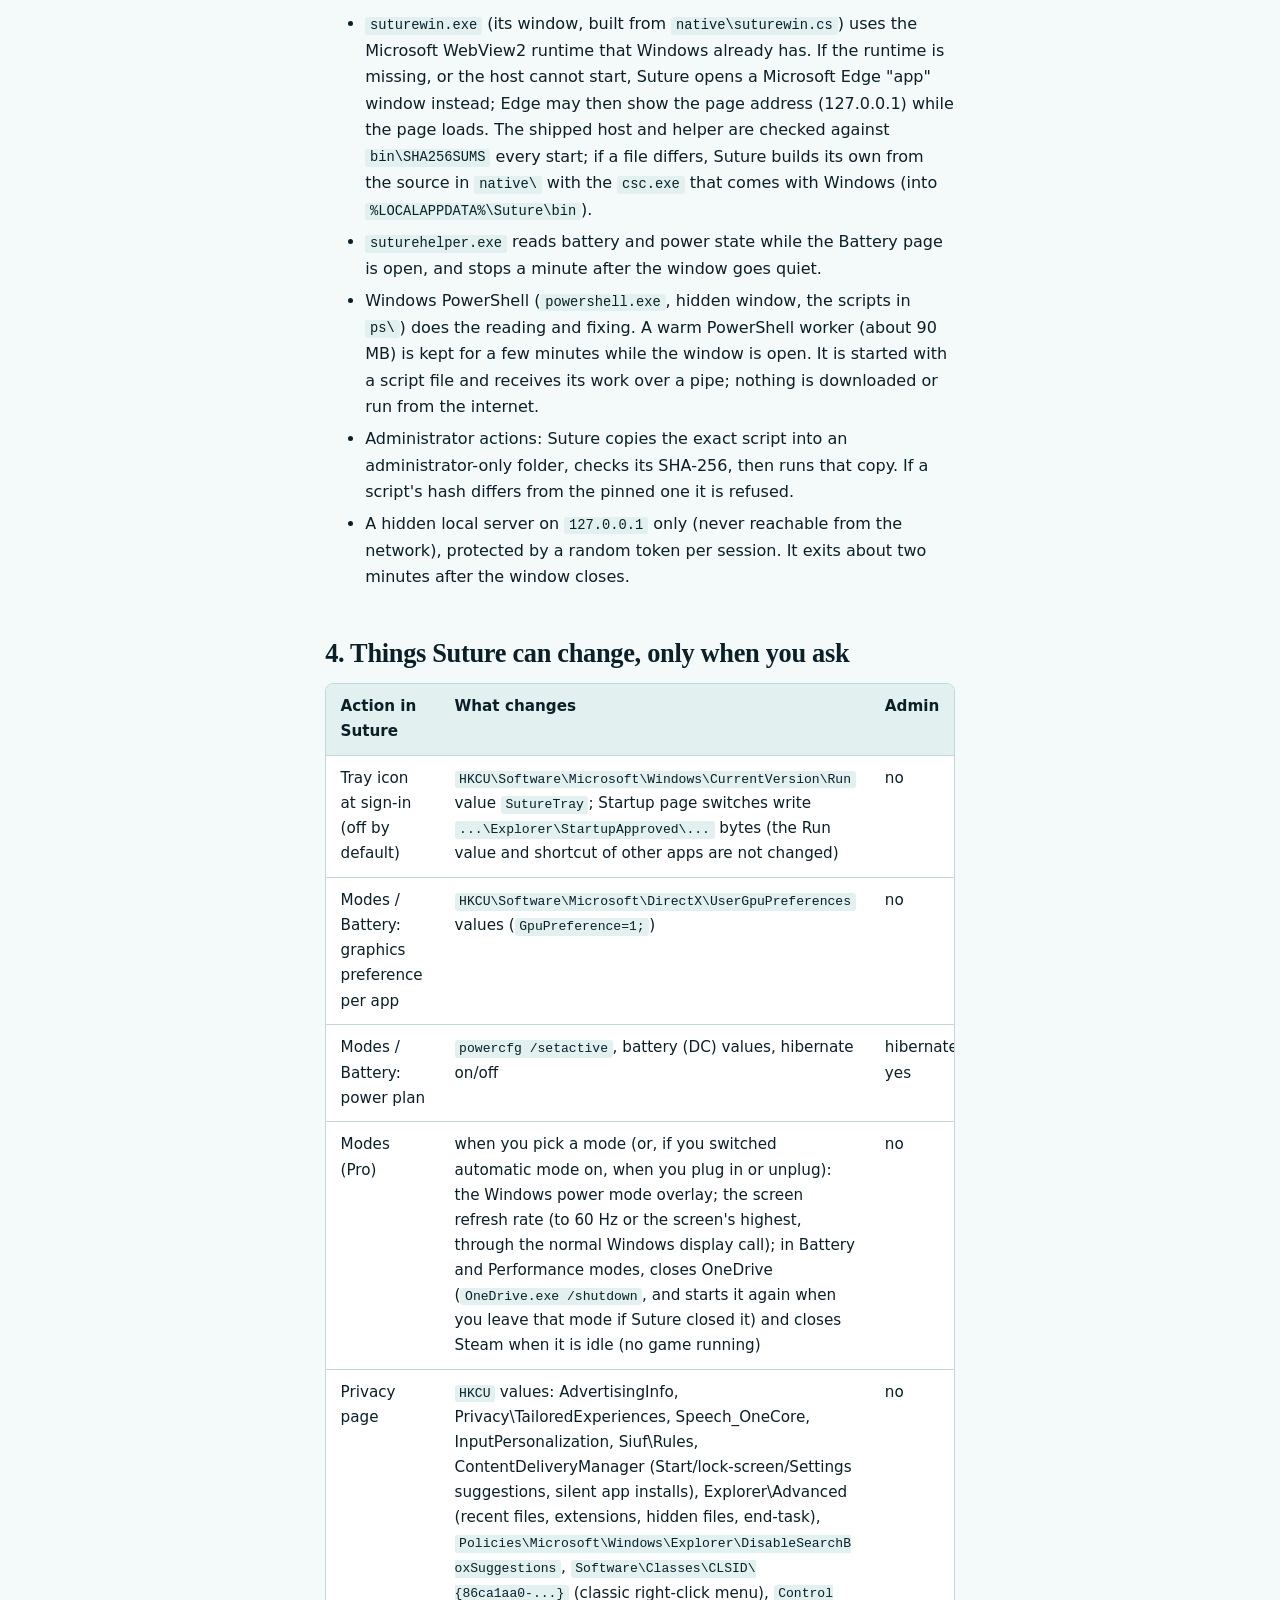
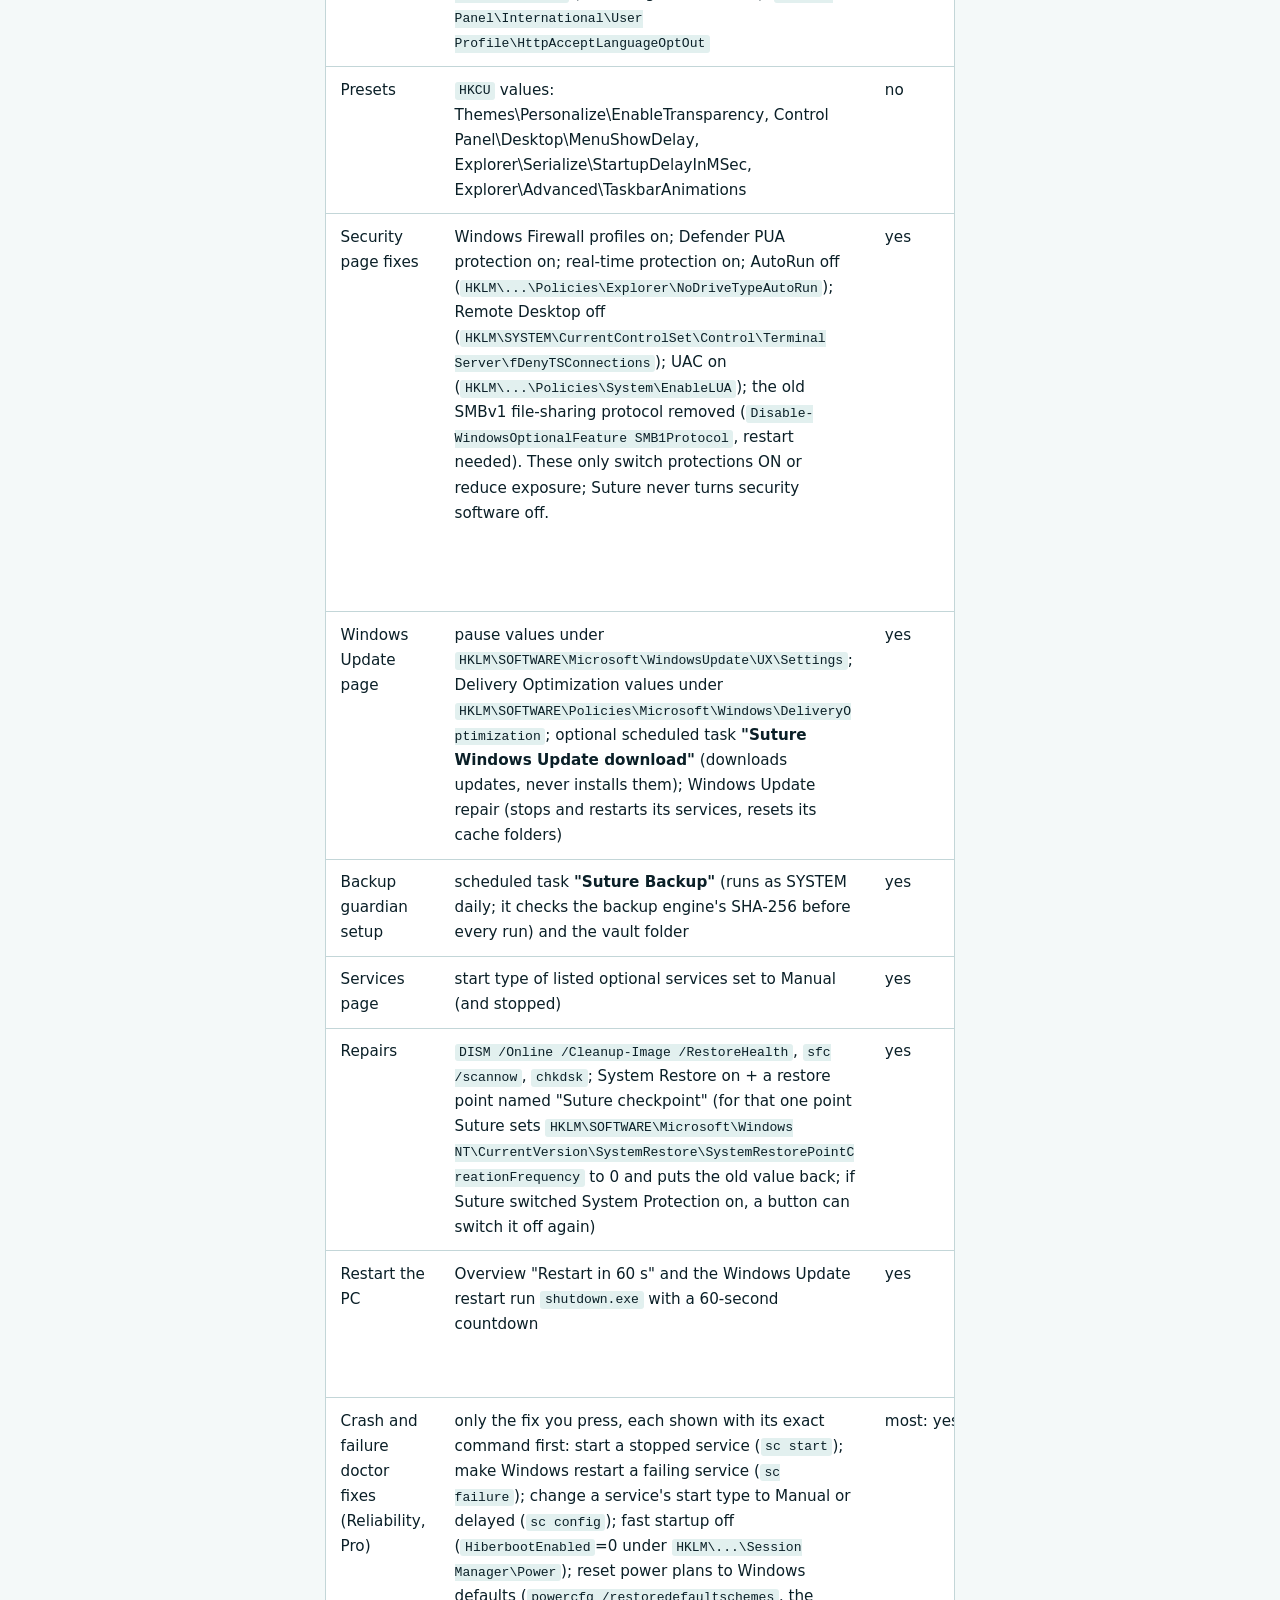
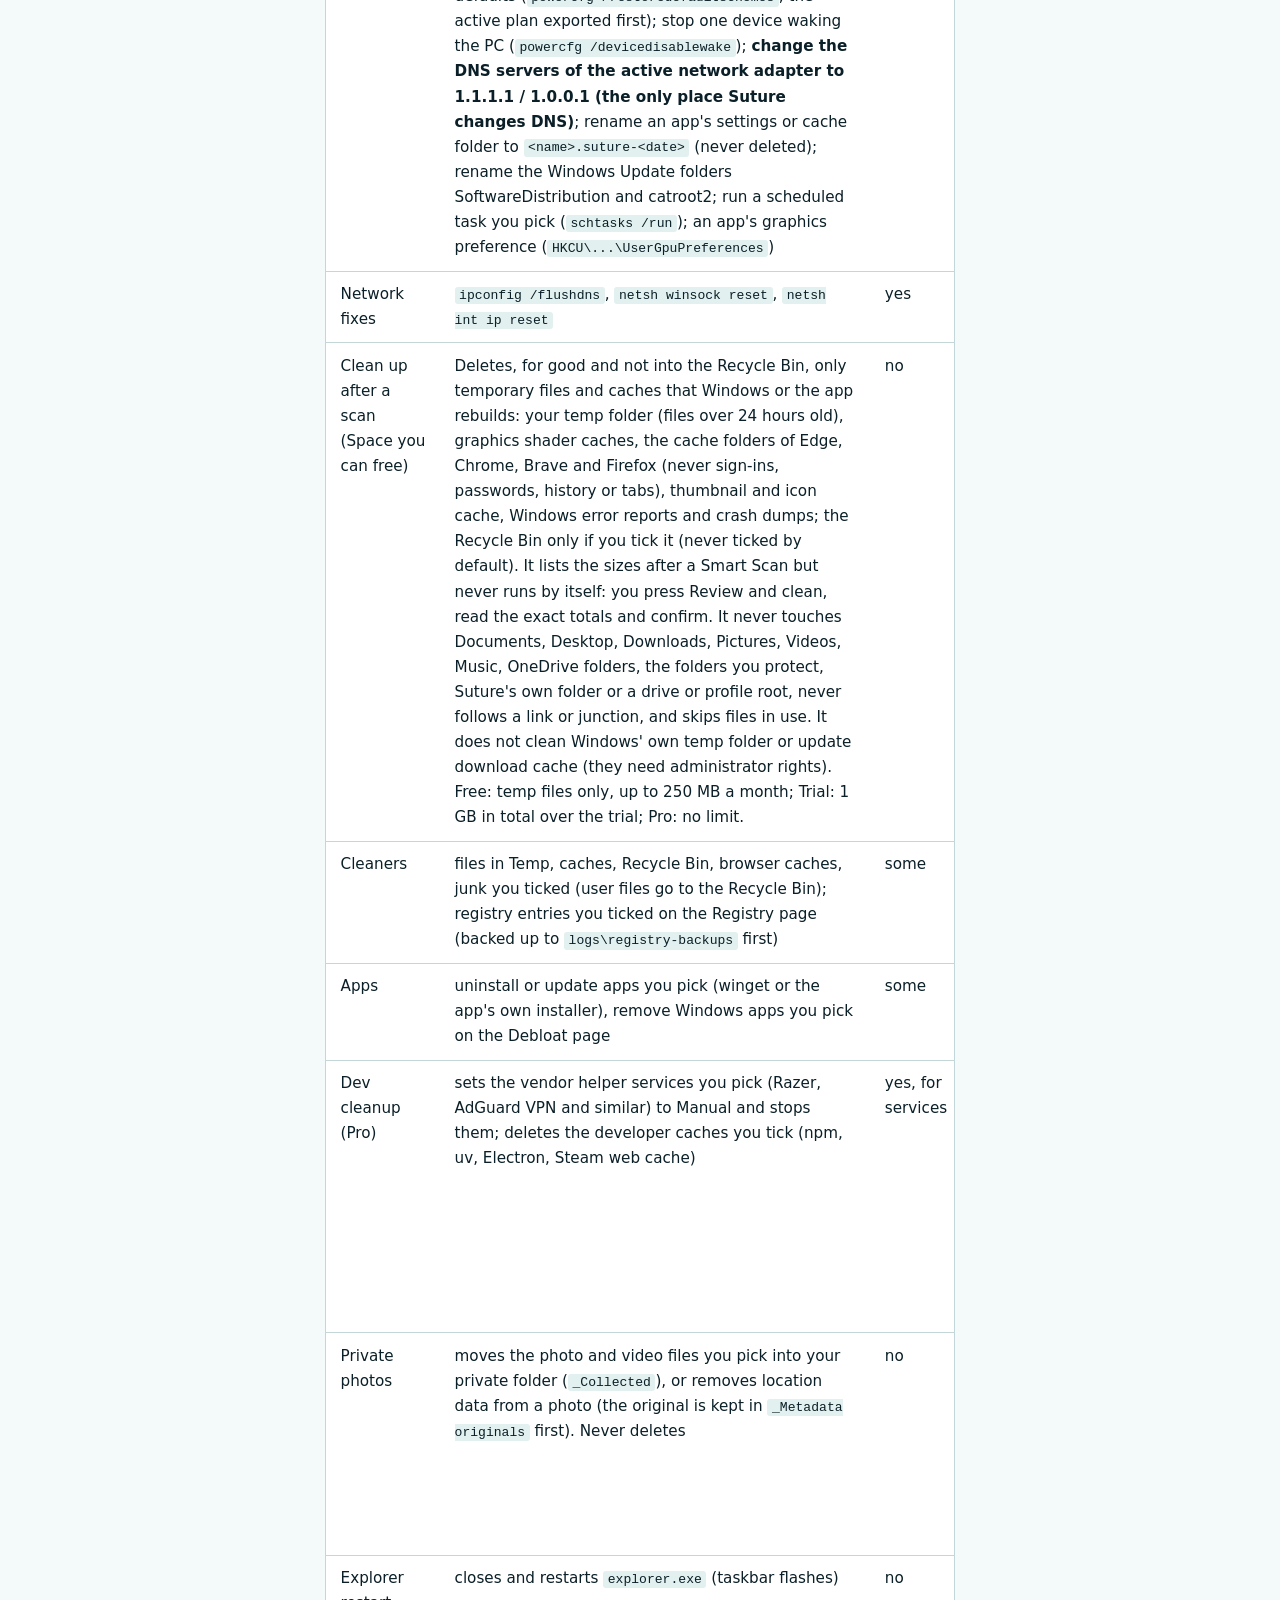
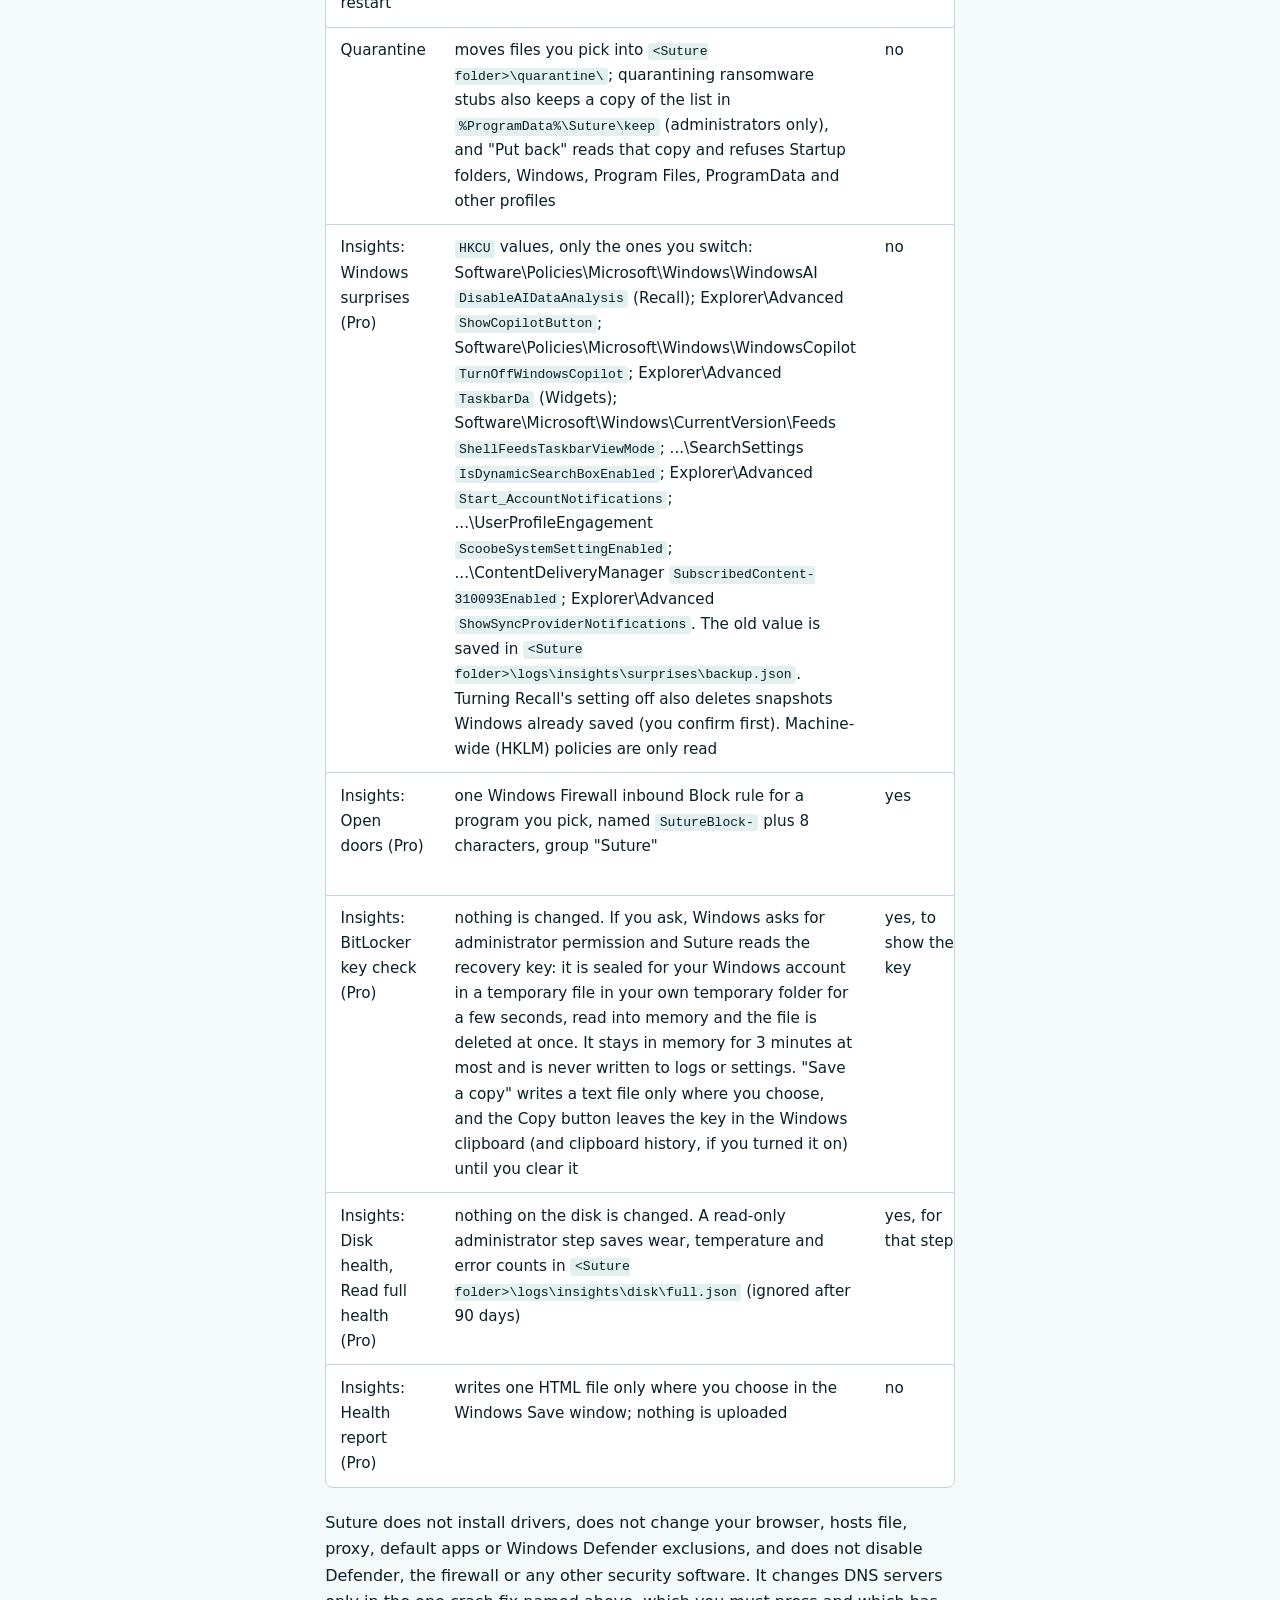
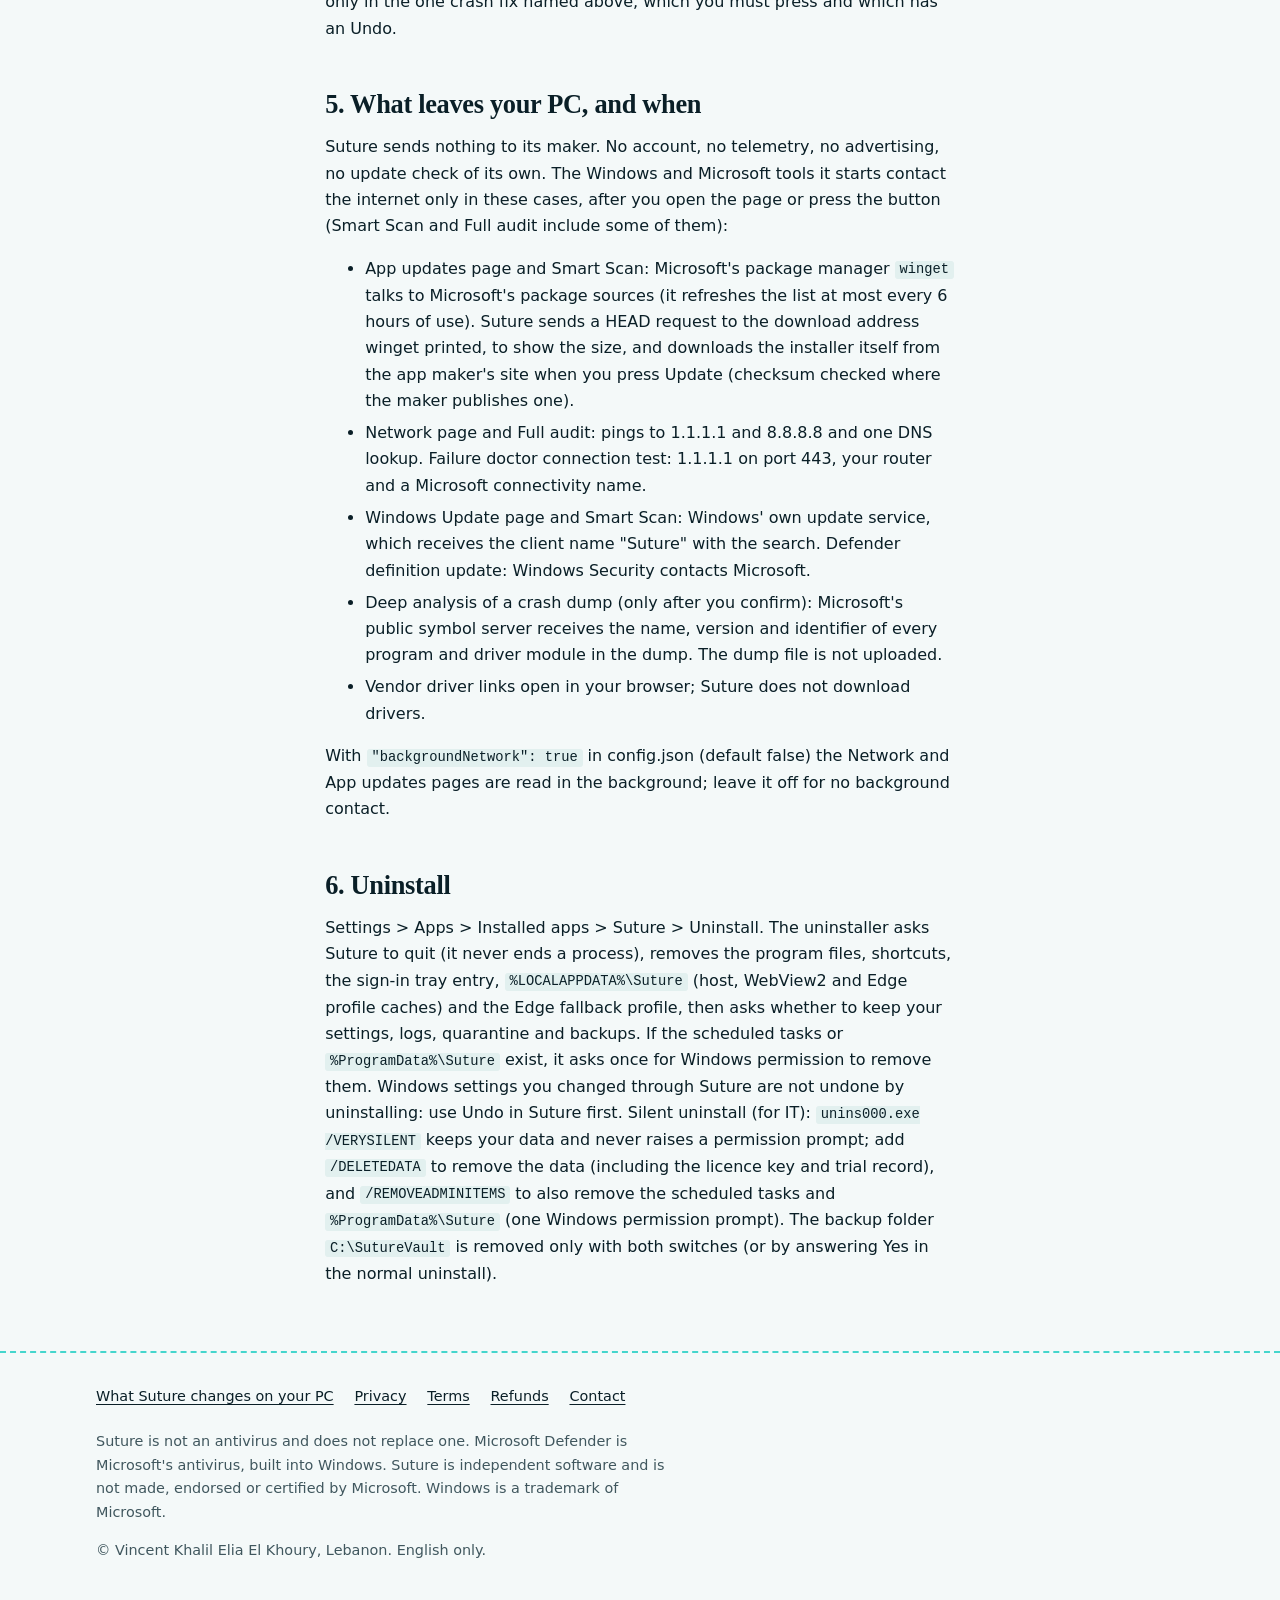
==== commit 7eac511a: "Add files via upload" ====
--- a/changes.html
+++ b/changes.html
@@ -26,7 +26,7 @@
 <details class="m"><summary>Menu</summary><nav aria-label="Main (menu)"><ul><li><a href="changes.html" aria-current="page">What Suture changes</a></li><li><a href="index.html#pricing">Pricing</a></li><li><a href="index.html#faq">FAQ</a></li><li><a href="privacy.html">Privacy</a></li><li><a href="contact.html">Contact</a></li></ul></nav></details>
 </div></header>
 <main id="main" class="doc">
-<div class="wrap"><div class="page-head"><h1>What Suture changes on your PC</h1><p class="lede prose">The full list, kept in step with the product. It also ships with the installer.</p></div></div><div class="wrap prose"><p>Suture only changes something when you click the button for that change. Nothing below happens by itself, except the first section (the installer). Items that need administrator rights show a normal Windows permission (UAC) prompt first. "Undo" means a button inside Suture puts it back.</p><h2>1. The installer (no administrator rights)</h2><div class="tablewrap"><table class="stack"><thead><tr><th scope="col">What</th><th scope="col">Where</th></tr></thead><tbody><tr><td data-label="What">Program files</td><td data-label="Where"><code>%LOCALAPPDATA%\Programs\Suture</code> (or the folder you chose): <code>Suture.exe</code>, <code>node.exe</code> (official Node.js), <code>server.js</code>, <code>ui\</code>, <code>ps\</code> scripts, <code>native\</code>, <code>bin\</code> (the window host <code>suturewin.exe</code>, <code>suturehelper.exe</code> and Microsoft WebView2 DLLs), <code>licenses\</code>, this list</td></tr><tr><td data-label="What">Start-menu shortcut "Suture"</td><td data-label="Where">Start menu, Programs</td></tr><tr><td data-label="What">Desktop shortcut</td><td data-label="Where">Only if you tick it</td></tr><tr><td data-label="What">Add or Remove Programs entry</td><td data-label="Where"><code>HKCU\Software\Microsoft\Windows\CurrentVersion\Uninstall\Suture_is1</code></td></tr></tbody></table></div><p>The installer adds no service, no scheduled task, no startup entry, no browser extension, and changes no Windows setting. It needs no internet.</p><h2>2. Files Suture creates while it runs (all removable)</h2><div class="tablewrap"><table class="stack"><thead><tr><th scope="col">What</th><th scope="col">Where</th><th scope="col">Removed on uninstall</th></tr></thead><tbody><tr><td data-label="What">Your settings</td><td data-label="Where"><code>&lt;Suture folder&gt;\config.json</code> (only if you create it)</td><td data-label="Removed on uninstall">Only if you choose "delete my data"</td></tr><tr><td data-label="What">Logs, undo records, registry backups, quarantine</td><td data-label="Where"><code>&lt;Suture folder&gt;\logs\</code>, <code>quarantine\</code></td><td data-label="Removed on uninstall">Only if you choose "delete my data"</td></tr><tr><td data-label="What">Session token for the open window</td><td data-label="Where"><code>&lt;Suture folder&gt;\.session</code></td><td data-label="Removed on uninstall">Yes</td></tr><tr><td data-label="What">Edge fallback window profile</td><td data-label="Where"><code>&lt;Suture folder&gt;\.edge</code></td><td data-label="Removed on uninstall">Yes</td></tr><tr><td data-label="What">Window size and position, WebView2 profile (cache), "pre-warm off" flag, fallback-built host and helper (only when the shipped ones cannot be used)</td><td data-label="Where"><code>%LOCALAPPDATA%\Suture\</code> (<code>webview2\</code>, <code>bin\</code>, <code>window.txt</code>, <code>prewarm.off</code>)</td><td data-label="Removed on uninstall">Yes</td></tr><tr><td data-label="What">Licence key and trial record (three copies of the trial record, so a reinstall or a second Windows account does not restart the trial)</td><td data-label="Where"><code>%LOCALAPPDATA%\Suture\license\</code>, <code>%APPDATA%\Suture\trial.dat</code> and <code>%ProgramData%\Suture\trial.dat</code> (PC-wide)</td><td data-label="Removed on uninstall">Kept by a normal uninstall; removed when you choose "delete my data"</td></tr><tr><td data-label="What">Pinned hashes of the scripts allowed to run as administrator</td><td data-label="Where"><code>&lt;Suture folder&gt;\ps\elevated.sha256.json</code></td><td data-label="Removed on uninstall">Yes</td></tr><tr><td data-label="What">Temporary copies of administrator actions</td><td data-label="Where"><code>%ProgramData%\Suture\run\</code> and <code>\keep\</code> (administrator-only folders)</td><td data-label="Removed on uninstall">Yes (asks for permission)</td></tr><tr><td data-label="What">Backup vault (only if you set up the Backup guardian)</td><td data-label="Where"><code>C:\SutureVault</code> (or <code>vaultPath</code> in config.json)</td><td data-label="Removed on uninstall">Only if you choose "delete my data" (asks for permission)</td></tr></tbody></table></div><h2>3. Programs Suture starts</h2><ul><li><code>suturewin.exe</code> (its window) uses the Microsoft WebView2 runtime that Windows already has. If the runtime is missing, or the host cannot start, Suture opens a Microsoft Edge "app" window instead; Edge may then show the page address (127.0.0.1) while the page loads. The shipped host and helper are checked against <code>bin\SHA256SUMS</code> every start; if a file differs, Suture builds its own from the source in <code>native\</code> with the <code>csc.exe</code> that comes with Windows (into <code>%LOCALAPPDATA%\Suture\bin</code>).</li><li><code>suturehelper.exe</code> reads battery and power state while the Battery page is open, and stops a minute after the window goes quiet.</li><li>Windows PowerShell (<code>powershell.exe</code>, hidden window, the scripts in <code>ps\</code>) does the reading and fixing. A warm PowerShell worker (about 90 MB) is kept for a few minutes while the window is open. It is started with a script file and receives its work over a pipe; nothing is downloaded or run from the internet.</li><li>Administrator actions: Suture copies the exact script into an administrator-only folder, checks its SHA-256, then runs that copy. If a script's hash differs from the pinned one it is refused.</li><li>A hidden local server on <code>127.0.0.1</code> only (never reachable from the network), protected by a random token per session. It exits about two minutes after the window closes.</li></ul><h2>4. Things Suture can change, only when you ask</h2><div class="tablewrap"><table class="stack"><thead><tr><th scope="col">Action in Suture</th><th scope="col">What changes</th><th scope="col">Admin</th><th scope="col">Undo</th></tr></thead><tbody><tr><td data-label="Action in Suture">Tray icon at sign-in (off by default)</td><td data-label="What changes"><code>HKCU\Software\Microsoft\Windows\CurrentVersion\Run</code> value <code>SutureTray</code>; Startup page switches write <code>...\Explorer\StartupApproved\...</code> bytes (the Run value and shortcut of other apps are not changed)</td><td data-label="Admin">No</td><td data-label="Undo">Yes</td></tr><tr><td data-label="Action in Suture">Modes and Battery: graphics preference per app</td><td data-label="What changes"><code>HKCU\Software\Microsoft\DirectX\UserGpuPreferences</code> values (<code>GpuPreference=1;</code>)</td><td data-label="Admin">No</td><td data-label="Undo">Yes</td></tr><tr><td data-label="Action in Suture">Modes and Battery: power plan</td><td data-label="What changes"><code>powercfg /setactive</code>, battery (DC) values, hibernate on/off</td><td data-label="Admin">Hibernate: yes</td><td data-label="Undo">Yes</td></tr><tr><td data-label="Action in Suture">Privacy page</td><td data-label="What changes"><code>HKCU</code> values: AdvertisingInfo, Privacy\TailoredExperiences, Speech_OneCore, InputPersonalization, Siuf\Rules, ContentDeliveryManager (Start, lock-screen and Settings suggestions, silent app installs), Explorer\Advanced (recent files, extensions, hidden files, end-task), <code>Policies\Microsoft\Windows\Explorer\DisableSearchBoxSuggestions</code>, a <code>Software\Classes\CLSID</code> entry (classic right-click menu), <code>Control Panel\International\User Profile\HttpAcceptLanguageOptOut</code></td><td data-label="Admin">No</td><td data-label="Undo">Yes</td></tr><tr><td data-label="Action in Suture">Presets</td><td data-label="What changes"><code>HKCU</code> values: Themes\Personalize\EnableTransparency, Control Panel\Desktop\MenuShowDelay, Explorer\Serialize\StartupDelayInMSec, Explorer\Advanced\TaskbarAnimations</td><td data-label="Admin">No</td><td data-label="Undo">Yes</td></tr><tr><td data-label="Action in Suture">Security page fixes</td><td data-label="What changes">Windows Firewall profiles on; Defender PUA protection on; real-time protection on; AutoRun off (<code>HKLM\...\Policies\Explorer\NoDriveTypeAutoRun</code>); Remote Desktop off (<code>HKLM\SYSTEM\CurrentControlSet\Control\Terminal Server\fDenyTSConnections</code>); UAC on (<code>HKLM\...\Policies\System\EnableLUA</code>). These only switch protections on or reduce exposure; Suture never turns security software off and never changes DNS servers or proxy settings.</td><td data-label="Admin">Yes</td><td data-label="Undo">Yes</td></tr><tr><td data-label="Action in Suture">Windows Update page</td><td data-label="What changes">Pause values under <code>HKLM\SOFTWARE\Microsoft\WindowsUpdate\UX\Settings</code>; Delivery Optimization values under <code>HKLM\SOFTWARE\Policies\Microsoft\Windows\DeliveryOptimization</code>; optional scheduled task "Suture Windows Update download" (downloads updates, never installs them); Windows Update repair (stops and restarts its services, resets its cache folders)</td><td data-label="Admin">Yes</td><td data-label="Undo">Yes (task: switch it off)</td></tr><tr><td data-label="Action in Suture">Backup guardian setup</td><td data-label="What changes">Scheduled task "Suture Backup" (runs as SYSTEM daily) and the vault folder</td><td data-label="Admin">Yes</td><td data-label="Undo">Yes (switch off)</td></tr><tr><td data-label="Action in Suture">Services page</td><td data-label="What changes">Start type of listed optional services set to Manual (and stopped)</td><td data-label="Admin">Yes</td><td data-label="Undo">Yes</td></tr><tr><td data-label="Action in Suture">Repairs</td><td data-label="What changes"><code>DISM /Online /Cleanup-Image /RestoreHealth</code>, <code>sfc /scannow</code>, <code>chkdsk</code>; System Restore on and a restore point named "Suture checkpoint"</td><td data-label="Admin">Yes</td><td data-label="Undo">No (Windows' own tools)</td></tr><tr><td data-label="Action in Suture">Network fixes</td><td data-label="What changes"><code>ipconfig /flushdns</code>, <code>netsh winsock reset</code>, <code>netsh int ip reset</code></td><td data-label="Admin">Yes</td><td data-label="Undo">Restart</td></tr><tr><td data-label="Action in Suture">Cleaners</td><td data-label="What changes">Files in Temp, caches, Recycle Bin, browser caches, junk you ticked (user files go to the Recycle Bin); registry entries you ticked on the Registry page (backed up to <code>logs\registry-backups</code> first)</td><td data-label="Admin">Some</td><td data-label="Undo">Restore from the backup</td></tr><tr><td data-label="Action in Suture">Apps</td><td data-label="What changes">Uninstall or update apps you pick (winget or the app's own installer), remove Windows apps you pick on the Debloat page</td><td data-label="Admin">Some</td><td data-label="Undo">Debloat: restore button</td></tr><tr><td data-label="Action in Suture">Explorer restart</td><td data-label="What changes">Closes and restarts <code>explorer.exe</code> (the taskbar flashes)</td><td data-label="Admin">No</td><td data-label="Undo">Not needed</td></tr><tr><td data-label="Action in Suture">Quarantine</td><td data-label="What changes">Moves files you pick into <code>&lt;Suture folder&gt;\quarantine\</code></td><td data-label="Admin">No</td><td data-label="Undo">Files stay in that folder; move them back by hand</td></tr></tbody></table></div><p>Suture does not install drivers, does not change your browser, hosts file, DNS servers, proxy, default apps or Windows Defender exclusions, and does not disable Defender, the firewall or any other security software.</p><h2>5. What leaves your PC, and when</h2><p>Suture sends nothing to its maker. No account, no telemetry, no advertising, no update check of its own. The Windows and Microsoft tools it starts contact the internet only in these cases, after you open the page or press the button (Smart Scan and Full audit include some of them):</p><ul><li>App updates page and Smart Scan: Microsoft's package manager <code>winget</code> talks to Microsoft's package sources (it refreshes the list at most every 6 hours of use). Suture sends a HEAD request to the download address winget printed, to show the size, and downloads the installer itself from the app maker's site when you press Update (checksum checked where the maker publishes one).</li><li>Network page and Full audit: pings to 1.1.1.1 and 8.8.8.8 and one DNS lookup. failure-analysis connection test: 1.1.1.1 on port 443, your router and a Microsoft connectivity name.</li><li>Windows Update page and Smart Scan: Windows' own update service, which receives the client name "Suture" with the search. Defender definition update: Windows Security contacts Microsoft.</li><li>Deep analysis of a crash dump (only after you confirm): Microsoft's public symbol server receives the name, version and identifier of every program and driver module in the dump. The dump file is not uploaded.</li><li>Vendor driver links open in your browser; Suture does not download drivers.</li></ul><p>With <code>"backgroundNetwork": true</code> in config.json (default false) the Network and App updates pages are read in the background; leave it off for no background contact.</p><h2>6. Uninstall</h2><p>Settings, Apps, Installed apps, Suture, Uninstall. The uninstaller asks Suture to quit (it never ends a process), removes the program files, shortcuts, the sign-in tray entry, <code>%LOCALAPPDATA%\Suture</code> (host, WebView2 and Edge profile caches) and the Edge fallback profile, then asks whether to keep your settings, logs, quarantine and backups. If the scheduled tasks or <code>%ProgramData%\Suture</code> exist, it asks once for Windows permission to remove them. Windows settings you changed through Suture are not undone by uninstalling: use Undo in Suture first.</p><p>Silent uninstall (for IT): <code>unins000.exe /VERYSILENT</code> keeps your data and never raises a permission prompt; add <code>/DELETEDATA</code> to remove the data (including the licence key and trial record), and <code>/REMOVEADMINITEMS</code> to also remove the scheduled tasks and <code>%ProgramData%\Suture</code> (one Windows permission prompt). The backup folder <code>C:\SutureVault</code> is removed only with both switches (or by answering Yes in the normal uninstall).</p></div>
+<div class="wrap"><div class="page-head"><h1>What Suture changes on your PC</h1><p class="lede prose">The full list, kept in step with the product. It also ships with the installer.</p></div></div><div class="wrap prose"><p>Suture only changes something when you click the button for that change. Nothing below happens by itself, except the first section (the installer) and, if you switch it on, automatic mode switching in Modes. Items that need administrator rights show a normal Windows permission (UAC) prompt first. "Undo" means a button inside Suture puts it back.</p><h2>1. The installer (no administrator rights)</h2><div class="tablewrap"><table class="stack"><thead><tr><th scope="col">What</th><th scope="col">Where</th></tr></thead><tbody><tr><td data-label="What">Program files</td><td data-label="Where"><code>%LOCALAPPDATA%\Programs\Suture</code> (or the folder you chose): <code>Suture.exe</code>, <code>node.exe</code> (official Node.js), <code>server.js</code>, <code>ui\</code>, <code>ps\</code> scripts, <code>native\</code>, <code>bin\</code> (the window host <code>suturewin.exe</code>, <code>suturehelper.exe</code> and Microsoft WebView2 DLLs), <code>licenses\</code>, this list</td></tr><tr><td data-label="What">Start-menu shortcut "Suture"</td><td data-label="Where">Start menu &gt; Programs</td></tr><tr><td data-label="What">Desktop shortcut</td><td data-label="Where">only if you tick it</td></tr><tr><td data-label="What">Add or Remove Programs entry</td><td data-label="Where"><code>HKCU\Software\Microsoft\Windows\CurrentVersion\Uninstall\{6F1B7C2E-3A54-4D8E-9B21-5C7E0A94D3F8}_is1</code></td></tr></tbody></table></div><p>The installer refuses an install folder outside your own folders and Program Files, and asks before putting an older version over a newer one. The installer adds no service, no scheduled task, no startup entry, no browser extension, and changes no Windows setting. It needs no internet.</p><h2>2. Files Suture creates while it runs (all removable)</h2><div class="tablewrap"><table class="stack"><thead><tr><th scope="col">What</th><th scope="col">Where</th><th scope="col">Removed on uninstall</th></tr></thead><tbody><tr><td data-label="What">Your settings</td><td data-label="Where"><code>&lt;Suture folder&gt;\config.json</code> (only if you create it)</td><td data-label="Removed on uninstall">only if you choose "delete my data"</td></tr><tr><td data-label="What">Logs, undo records, registry backups, quarantine</td><td data-label="Where"><code>&lt;Suture folder&gt;\logs\</code>, <code>quarantine\</code></td><td data-label="Removed on uninstall">only if you choose "delete my data"</td></tr><tr><td data-label="What">Session token for the open window</td><td data-label="Where"><code>&lt;Suture folder&gt;\.session</code></td><td data-label="Removed on uninstall">yes</td></tr><tr><td data-label="What">Edge fallback window profile</td><td data-label="Where"><code>&lt;Suture folder&gt;\.edge</code></td><td data-label="Removed on uninstall">yes</td></tr><tr><td data-label="What">Window size and position, WebView2 profile (cache), "pre-warm off" flag, fallback-built host and helper (only when the shipped ones cannot be used)</td><td data-label="Where"><code>%LOCALAPPDATA%\Suture\</code> (<code>webview2\</code>, <code>bin\</code>, <code>window.txt</code>, <code>prewarm.off</code>)</td><td data-label="Removed on uninstall">yes</td></tr><tr><td data-label="What">Licence key and trial record (three copies of the trial record, so a reinstall or a second Windows account does not restart the trial)</td><td data-label="Where"><code>%LOCALAPPDATA%\Suture\license\</code>, <code>%APPDATA%\Suture\trial.dat</code> and <code>%ProgramData%\Suture\trial.dat</code> (PC-wide)</td><td data-label="Removed on uninstall">kept by a normal uninstall; removed when you choose "delete my data"</td></tr><tr><td data-label="What">Clean-up counters (how much of the Free monthly or trial cleaning allowance is used) and a one-line log of each clean-up (time, files, bytes; no file names)</td><td data-label="Where"><code>&lt;Suture folder&gt;/logs/</code> (<code>cleanup-free.json</code>, <code>cleanup-trial.json</code>, <code>cleanup-log.json</code>)</td><td data-label="Removed on uninstall">only if you choose "delete my data"</td></tr><tr><td data-label="What">Pinned hashes of the scripts allowed to run as administrator</td><td data-label="Where"><code>&lt;Suture folder&gt;\ps\elevated.sha256.json</code></td><td data-label="Removed on uninstall">yes</td></tr><tr><td data-label="What">Temporary copies of administrator actions</td><td data-label="Where"><code>%ProgramData%\Suture\run\</code> and <code>\keep\</code> (administrator-only folders)</td><td data-label="Removed on uninstall">yes (asks for permission)</td></tr><tr><td data-label="What">Backup vault (only if you set up the Backup guardian)</td><td data-label="Where"><code>C:\SutureVault</code> (or <code>vaultPath</code> in config.json)</td><td data-label="Removed on uninstall">only if you choose "delete my data" (asks for permission)</td></tr><tr><td data-label="What">Insights files</td><td data-label="Where"><code>&lt;Suture folder&gt;\logs\insights\&lt;module&gt;\</code> (saved old values for Windows surprises, the saved full disk read, the list of program paths Open doors checks: <code>doors\sigpaths.txt</code>), and <code>&lt;Suture folder&gt;\logs\surprises-changes.json</code> (a line for each Windows surprise you switch)</td><td data-label="Removed on uninstall">only if you choose "delete my data"</td></tr><tr><td data-label="What">BitLocker key check, temporary file (only if you ask for the key)</td><td data-label="Where"><code>%TEMP%\suture-bl-&lt;random&gt;\k.bin</code> in your own temporary folder: the recovery key sealed for your Windows account, present for a few seconds, then read and deleted at once. Left-overs from a cut-short run are swept after 5 minutes</td><td data-label="Removed on uninstall">deleted by Suture right after the read</td></tr></tbody></table></div><h2>3. Programs Suture starts</h2><ul><li><code>suturewin.exe</code> (its window, built from <code>native\suturewin.cs</code>) uses the Microsoft WebView2 runtime that Windows already has. If the runtime is missing, or the host cannot start, Suture opens a Microsoft Edge "app" window instead; Edge may then show the page address (127.0.0.1) while the page loads. The shipped host and helper are checked against <code>bin\SHA256SUMS</code> every start; if a file differs, Suture builds its own from the source in <code>native\</code> with the <code>csc.exe</code> that comes with Windows (into <code>%LOCALAPPDATA%\Suture\bin</code>).</li><li><code>suturehelper.exe</code> reads battery and power state while the Battery page is open, and stops a minute after the window goes quiet.</li><li>Windows PowerShell (<code>powershell.exe</code>, hidden window, the scripts in <code>ps\</code>) does the reading and fixing. A warm PowerShell worker (about 90 MB) is kept for a few minutes while the window is open. It is started with a script file and receives its work over a pipe; nothing is downloaded or run from the internet.</li><li>Administrator actions: Suture copies the exact script into an administrator-only folder, checks its SHA-256, then runs that copy. If a script's hash differs from the pinned one it is refused.</li><li>A hidden local server on <code>127.0.0.1</code> only (never reachable from the network), protected by a random token per session. It exits about two minutes after the window closes.</li></ul><h2>4. Things Suture can change, only when you ask</h2><div class="tablewrap"><table class="stack"><thead><tr><th scope="col">Action in Suture</th><th scope="col">What changes</th><th scope="col">Admin</th><th scope="col">Undo</th></tr></thead><tbody><tr><td data-label="Action in Suture">Tray icon at sign-in (off by default)</td><td data-label="What changes"><code>HKCU\Software\Microsoft\Windows\CurrentVersion\Run</code> value <code>SutureTray</code>; Startup page switches write <code>...\Explorer\StartupApproved\...</code> bytes (the Run value and shortcut of other apps are not changed)</td><td data-label="Admin">no</td><td data-label="Undo">yes</td></tr><tr><td data-label="Action in Suture">Modes / Battery: graphics preference per app</td><td data-label="What changes"><code>HKCU\Software\Microsoft\DirectX\UserGpuPreferences</code> values (<code>GpuPreference=1;</code>)</td><td data-label="Admin">no</td><td data-label="Undo">yes</td></tr><tr><td data-label="Action in Suture">Modes / Battery: power plan</td><td data-label="What changes"><code>powercfg /setactive</code>, battery (DC) values, hibernate on/off</td><td data-label="Admin">hibernate: yes</td><td data-label="Undo">yes</td></tr><tr><td data-label="Action in Suture">Modes (Pro)</td><td data-label="What changes">when you pick a mode (or, if you switched automatic mode on, when you plug in or unplug): the Windows power mode overlay; the screen refresh rate (to 60 Hz or the screen's highest, through the normal Windows display call); in Battery and Performance modes, closes OneDrive (<code>OneDrive.exe /shutdown</code>, and starts it again when you leave that mode if Suture closed it) and closes Steam when it is idle (no game running)</td><td data-label="Admin">no</td><td data-label="Undo">switch to another mode; the refresh rate follows the mode you pick</td></tr><tr><td data-label="Action in Suture">Privacy page</td><td data-label="What changes"><code>HKCU</code> values: AdvertisingInfo, Privacy\TailoredExperiences, Speech_OneCore, InputPersonalization, Siuf\Rules, ContentDeliveryManager (Start/lock-screen/Settings suggestions, silent app installs), Explorer\Advanced (recent files, extensions, hidden files, end-task), <code>Policies\Microsoft\Windows\Explorer\DisableSearchBoxSuggestions</code>, <code>Software\Classes\CLSID\{86ca1aa0-...}</code> (classic right-click menu), <code>Control Panel\International\User Profile\HttpAcceptLanguageOptOut</code></td><td data-label="Admin">no</td><td data-label="Undo">yes</td></tr><tr><td data-label="Action in Suture">Presets</td><td data-label="What changes"><code>HKCU</code> values: Themes\Personalize\EnableTransparency, Control Panel\Desktop\MenuShowDelay, Explorer\Serialize\StartupDelayInMSec, Explorer\Advanced\TaskbarAnimations</td><td data-label="Admin">no</td><td data-label="Undo">yes</td></tr><tr><td data-label="Action in Suture">Security page fixes</td><td data-label="What changes">Windows Firewall profiles on; Defender PUA protection on; real-time protection on; AutoRun off (<code>HKLM\...\Policies\Explorer\NoDriveTypeAutoRun</code>); Remote Desktop off (<code>HKLM\SYSTEM\CurrentControlSet\Control\Terminal Server\fDenyTSConnections</code>); UAC on (<code>HKLM\...\Policies\System\EnableLUA</code>); the old SMBv1 file-sharing protocol removed (<code>Disable-WindowsOptionalFeature SMB1Protocol</code>, restart needed). These only switch protections ON or reduce exposure; Suture never turns security software off.</td><td data-label="Admin">yes</td><td data-label="Undo">AutoRun and Remote Desktop: yes. The others: switch them back in Windows Security (SMBv1: Windows Optional Features)</td></tr><tr><td data-label="Action in Suture">Windows Update page</td><td data-label="What changes">pause values under <code>HKLM\SOFTWARE\Microsoft\WindowsUpdate\UX\Settings</code>; Delivery Optimization values under <code>HKLM\SOFTWARE\Policies\Microsoft\Windows\DeliveryOptimization</code>; optional scheduled task <strong>"Suture Windows Update download"</strong> (downloads updates, never installs them); Windows Update repair (stops and restarts its services, resets its cache folders)</td><td data-label="Admin">yes</td><td data-label="Undo">yes (task: switch it off)</td></tr><tr><td data-label="Action in Suture">Backup guardian setup</td><td data-label="What changes">scheduled task <strong>"Suture Backup"</strong> (runs as SYSTEM daily; it checks the backup engine's SHA-256 before every run) and the vault folder</td><td data-label="Admin">yes</td><td data-label="Undo">yes (switch off)</td></tr><tr><td data-label="Action in Suture">Services page</td><td data-label="What changes">start type of listed optional services set to Manual (and stopped)</td><td data-label="Admin">yes</td><td data-label="Undo">yes</td></tr><tr><td data-label="Action in Suture">Repairs</td><td data-label="What changes"><code>DISM /Online /Cleanup-Image /RestoreHealth</code>, <code>sfc /scannow</code>, <code>chkdsk</code>; System Restore on + a restore point named "Suture checkpoint" (for that one point Suture sets <code>HKLM\SOFTWARE\Microsoft\Windows NT\CurrentVersion\SystemRestore\SystemRestorePointCreationFrequency</code> to 0 and puts the old value back; if Suture switched System Protection on, a button can switch it off again)</td><td data-label="Admin">yes</td><td data-label="Undo">no (Windows' own tools); System Protection: yes</td></tr><tr><td data-label="Action in Suture">Restart the PC</td><td data-label="What changes">Overview "Restart in 60 s" and the Windows Update restart run <code>shutdown.exe</code> with a 60-second countdown</td><td data-label="Admin">yes</td><td data-label="Undo">yes (Cancel during the 60 seconds)</td></tr><tr><td data-label="Action in Suture">Crash and failure doctor fixes (Reliability, Pro)</td><td data-label="What changes">only the fix you press, each shown with its exact command first: start a stopped service (<code>sc start</code>); make Windows restart a failing service (<code>sc failure</code>); change a service's start type to Manual or delayed (<code>sc config</code>); fast startup off (<code>HiberbootEnabled</code>=0 under <code>HKLM\...\Session Manager\Power</code>); reset power plans to Windows defaults (<code>powercfg /restoredefaultschemes</code>, the active plan exported first); stop one device waking the PC (<code>powercfg /devicedisablewake</code>); <strong>change the DNS servers of the active network adapter to 1.1.1.1 / 1.0.0.1 (the only place Suture changes DNS)</strong>; rename an app's settings or cache folder to <code>&lt;name&gt;.suture-&lt;date&gt;</code> (never deleted); rename the Windows Update folders SoftwareDistribution and catroot2; run a scheduled task you pick (<code>schtasks /run</code>); an app's graphics preference (<code>HKCU\...\UserGpuPreferences</code>)</td><td data-label="Admin">most: yes</td><td data-label="Undo">yes for all except running a scheduled task and the Windows Update folder renames (rename them back by hand)</td></tr><tr><td data-label="Action in Suture">Network fixes</td><td data-label="What changes"><code>ipconfig /flushdns</code>, <code>netsh winsock reset</code>, <code>netsh int ip reset</code></td><td data-label="Admin">yes</td><td data-label="Undo">restart</td></tr><tr><td data-label="Action in Suture">Clean up after a scan (Space you can free)</td><td data-label="What changes">Deletes, for good and not into the Recycle Bin, only temporary files and caches that Windows or the app rebuilds: your temp folder (files over 24 hours old), graphics shader caches, the cache folders of Edge, Chrome, Brave and Firefox (never sign-ins, passwords, history or tabs), thumbnail and icon cache, Windows error reports and crash dumps; the Recycle Bin only if you tick it (never ticked by default). It lists the sizes after a Smart Scan but never runs by itself: you press Review and clean, read the exact totals and confirm. It never touches Documents, Desktop, Downloads, Pictures, Videos, Music, OneDrive folders, the folders you protect, Suture's own folder or a drive or profile root, never follows a link or junction, and skips files in use. It does not clean Windows' own temp folder or update download cache (they need administrator rights). Free: temp files only, up to 250 MB a month; Trial: 1 GB in total over the trial; Pro: no limit.</td><td data-label="Admin">no</td><td data-label="Undo">no: temporary files cannot be put back; apps rebuild them. A line is added to Help &gt; Changes</td></tr><tr><td data-label="Action in Suture">Cleaners</td><td data-label="What changes">files in Temp, caches, Recycle Bin, browser caches, junk you ticked (user files go to the Recycle Bin); registry entries you ticked on the Registry page (backed up to <code>logs\registry-backups</code> first)</td><td data-label="Admin">some</td><td data-label="Undo">restore from the backup</td></tr><tr><td data-label="Action in Suture">Apps</td><td data-label="What changes">uninstall or update apps you pick (winget or the app's own installer), remove Windows apps you pick on the Debloat page</td><td data-label="Admin">some</td><td data-label="Undo">Debloat: restore button</td></tr><tr><td data-label="Action in Suture">Dev cleanup (Pro)</td><td data-label="What changes">sets the vendor helper services you pick (Razer, AdGuard VPN and similar) to Manual and stops them; deletes the developer caches you tick (npm, uv, Electron, Steam web cache)</td><td data-label="Admin">yes, for services</td><td data-label="Undo">services: yes (original start mode kept); caches: no, apps rebuild them</td></tr><tr><td data-label="Action in Suture">Private photos</td><td data-label="What changes">moves the photo and video files you pick into your private folder (<code>_Collected</code>), or removes location data from a photo (the original is kept in <code>_Metadata originals</code> first). Never deletes</td><td data-label="Admin">no</td><td data-label="Undo">move the files back by hand; for location data, the original copy</td></tr><tr><td data-label="Action in Suture">Explorer restart</td><td data-label="What changes">closes and restarts <code>explorer.exe</code> (taskbar flashes)</td><td data-label="Admin">no</td><td data-label="Undo">-</td></tr><tr><td data-label="Action in Suture">Quarantine</td><td data-label="What changes">moves files you pick into <code>&lt;Suture folder&gt;\quarantine\</code>; quarantining ransomware stubs also keeps a copy of the list in <code>%ProgramData%\Suture\keep</code> (administrators only), and "Put back" reads that copy and refuses Startup folders, Windows, Program Files, ProgramData and other profiles</td><td data-label="Admin">no</td><td data-label="Undo">"Put back" in the app, or move the files back by hand</td></tr><tr><td data-label="Action in Suture">Insights: Windows surprises (Pro)</td><td data-label="What changes"><code>HKCU</code> values, only the ones you switch: Software\Policies\Microsoft\Windows\WindowsAI <code>DisableAIDataAnalysis</code> (Recall); Explorer\Advanced <code>ShowCopilotButton</code>; Software\Policies\Microsoft\Windows\WindowsCopilot <code>TurnOffWindowsCopilot</code>; Explorer\Advanced <code>TaskbarDa</code> (Widgets); Software\Microsoft\Windows\CurrentVersion\Feeds <code>ShellFeedsTaskbarViewMode</code>; ...\SearchSettings <code>IsDynamicSearchBoxEnabled</code>; Explorer\Advanced <code>Start_AccountNotifications</code>; ...\UserProfileEngagement <code>ScoobeSystemSettingEnabled</code>; ...\ContentDeliveryManager <code>SubscribedContent-310093Enabled</code>; Explorer\Advanced <code>ShowSyncProviderNotifications</code>. The old value is saved in <code>&lt;Suture folder&gt;\logs\insights\surprises\backup.json</code>. Turning Recall's setting off also deletes snapshots Windows already saved (you confirm first). Machine-wide (HKLM) policies are only read</td><td data-label="Admin">no</td><td data-label="Undo">yes (Put back)</td></tr><tr><td data-label="Action in Suture">Insights: Open doors (Pro)</td><td data-label="What changes">one Windows Firewall inbound Block rule for a program you pick, named <code>SutureBlock-</code> plus 8 characters, group "Suture"</td><td data-label="Admin">yes</td><td data-label="Undo">yes (removes only such a rule)</td></tr><tr><td data-label="Action in Suture">Insights: BitLocker key check (Pro)</td><td data-label="What changes">nothing is changed. If you ask, Windows asks for administrator permission and Suture reads the recovery key: it is sealed for your Windows account in a temporary file in your own temporary folder for a few seconds, read into memory and the file is deleted at once. It stays in memory for 3 minutes at most and is never written to logs or settings. "Save a copy" writes a text file only where you choose, and the Copy button leaves the key in the Windows clipboard (and clipboard history, if you turned it on) until you clear it</td><td data-label="Admin">yes, to show the key</td><td data-label="Undo">not needed</td></tr><tr><td data-label="Action in Suture">Insights: Disk health, Read full health (Pro)</td><td data-label="What changes">nothing on the disk is changed. A read-only administrator step saves wear, temperature and error counts in <code>&lt;Suture folder&gt;\logs\insights\disk\full.json</code> (ignored after 90 days)</td><td data-label="Admin">yes, for that step</td><td data-label="Undo">delete the file</td></tr><tr><td data-label="Action in Suture">Insights: Health report (Pro)</td><td data-label="What changes">writes one HTML file only where you choose in the Windows Save window; nothing is uploaded</td><td data-label="Admin">no</td><td data-label="Undo">delete the file</td></tr></tbody></table></div><p>Suture does not install drivers, does not change your browser, hosts file, proxy, default apps or Windows Defender exclusions, and does not disable Defender, the firewall or any other security software. It changes DNS servers only in the one crash fix named above, which you must press and which has an Undo.</p><h2>5. What leaves your PC, and when</h2><p>Suture sends nothing to its maker. No account, no telemetry, no advertising, no update check of its own. The Windows and Microsoft tools it starts contact the internet only in these cases, after you open the page or press the button (Smart Scan and Full audit include some of them):</p><ul><li>App updates page and Smart Scan: Microsoft's package manager <code>winget</code> talks to Microsoft's package sources (it refreshes the list at most every 6 hours of use). Suture sends a HEAD request to the download address winget printed, to show the size, and downloads the installer itself from the app maker's site when you press Update (checksum checked where the maker publishes one).</li><li>Network page and Full audit: pings to 1.1.1.1 and 8.8.8.8 and one DNS lookup. Failure doctor connection test: 1.1.1.1 on port 443, your router and a Microsoft connectivity name.</li><li>Windows Update page and Smart Scan: Windows' own update service, which receives the client name "Suture" with the search. Defender definition update: Windows Security contacts Microsoft.</li><li>Deep analysis of a crash dump (only after you confirm): Microsoft's public symbol server receives the name, version and identifier of every program and driver module in the dump. The dump file is not uploaded.</li><li>Vendor driver links open in your browser; Suture does not download drivers.</li></ul><p>With <code>"backgroundNetwork": true</code> in config.json (default false) the Network and App updates pages are read in the background; leave it off for no background contact.</p><h2>6. Uninstall</h2><p>Settings &gt; Apps &gt; Installed apps &gt; Suture &gt; Uninstall. The uninstaller asks Suture to quit (it never ends a process), removes the program files, shortcuts, the sign-in tray entry, <code>%LOCALAPPDATA%\Suture</code> (host, WebView2 and Edge profile caches) and the Edge fallback profile, then asks whether to keep your settings, logs, quarantine and backups. If the scheduled tasks or <code>%ProgramData%\Suture</code> exist, it asks once for Windows permission to remove them. Windows settings you changed through Suture are not undone by uninstalling: use Undo in Suture first. Silent uninstall (for IT): <code>unins000.exe /VERYSILENT</code> keeps your data and never raises a permission prompt; add <code>/DELETEDATA</code> to remove the data (including the licence key and trial record), and <code>/REMOVEADMINITEMS</code> to also remove the scheduled tasks and <code>%ProgramData%\Suture</code> (one Windows permission prompt). The backup folder <code>C:\SutureVault</code> is removed only with both switches (or by answering Yes in the normal uninstall).</p></div>
 </main>
 <footer class="site"><div class="wrap">
 <ul>
--- a/style.css
+++ b/style.css
@@ -141,10 +141,18 @@
 }
 .price{display:grid;gap:1.2rem;margin:1rem 0 1.4rem}
 @media (min-width:42rem){.price{grid-template-columns:1fr 1fr}}
+@media (min-width:60rem){.price{grid-template-columns:repeat(3,1fr)}}
 .plan{background:var(--surface);border:1px solid var(--line);border-top:4px solid var(--teal);border-radius:8px;padding:1.2rem 1.3rem}
 .plan h3{margin-bottom:.2rem}
 .plan .amt{font:700 2.4rem/1.1 var(--serif);margin:0}
 .plan p{margin:.3rem 0}
+.plan{position:relative;display:flex;flex-direction:column}
+.plan .per{font-weight:600;color:var(--accent)}
+.plan .inc{margin:.7rem 0 0;padding-left:1.1rem}
+.plan .inc li{margin:.25rem 0}
+.plan.best{border:2px solid var(--accent);border-top:6px solid var(--accent);box-shadow:0 6px 20px rgba(11,111,106,.15)}
+.plan .tag{position:absolute;top:-.85rem;right:1rem;margin:0;background:var(--accent);color:#fff;font:700 .78rem var(--sans);letter-spacing:.04em;text-transform:uppercase;padding:.2rem .6rem;border-radius:4px}
+.price-note{margin:-.4rem 0 1.2rem}
 .facts{padding-left:1.2rem;max-width:65ch}
 details.q{border-bottom:1px solid var(--line)}
 details.q summary{cursor:pointer;font-weight:700;padding:.85rem 0;list-style-position:outside;margin-left:1.1rem}
